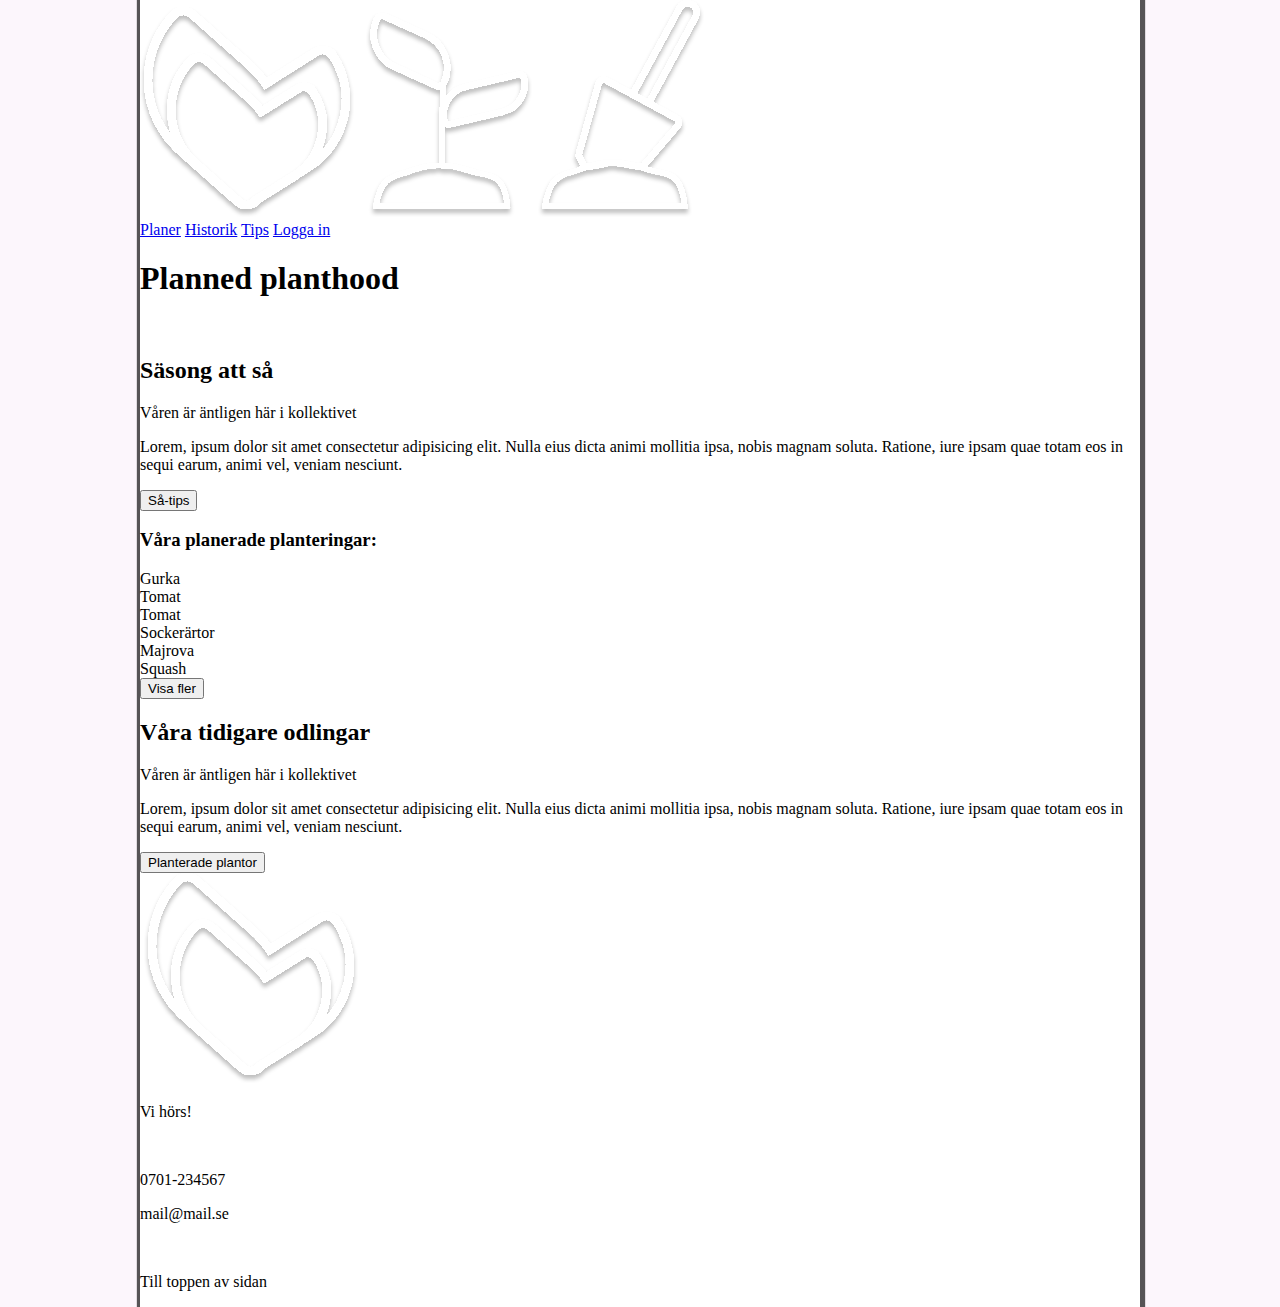
==== index.html @ 0f62d38e "started coding" ====
<!DOCTYPE html>
<html lang="en">
  <head>
    <meta charset="UTF-8" />
    <meta name="viewport" content="width=device-width, initial-scale=1.0" />
    <title>Planned Planthood</title>
    <link rel="stylesheet" href="index.css" />
  </head>
  <body>
    <div class="wrapper">
      <header>
        <img src="./assets/Logo.svg" alt="logo" class="img1" />
        <img src="./assets/seedling.svg" alt="seedling" class="img2" />
        <img src="./assets/dig.svg" alt="dig" class="img3" />
        <nav>
          <a href="#">Planer</a>
          <a href="#">Historik</a>
          <a href="#">Tips</a>
          <a href="#">Logga in</a>
        </nav>
      </header>
      <main>
        <h1>Planned planthood</h1>
        <section class="header-section"></section>
        <img src="" alt="" class="sawingSeeds" />
          <h2>Säsong att så</h2>
          <p>Våren är äntligen här i kollektivet</p>
          <p>
            Lorem, ipsum dolor sit amet consectetur adipisicing elit. Nulla eius
            dicta animi mollitia ipsa, nobis magnam soluta. Ratione, iure ipsam
            quae totam eos in sequi earum, animi vel, veniam nesciunt.
          </p>
          <button class="sawing-tips">Så-tips</button>
        </section>
        <br />
        <h3>Våra planerade planteringar:</h3>
        <section class="plantations">
          <article class="card1">Gurka</article>
          <article class="card2">Tomat</article>
          <article class="card3">Tomat</article>
          <article class="card4">Sockerärtor</article>
          <article class="card5">Majrova</article>
          <article class="card6">Squash</article>
        </section>
        <section class="show-more">
          <button class="show-more">Visa fler</button>
        </section>
        <section class="footer-section">
          <h2>Våra tidigare odlingar</h2>
          <p>Våren är äntligen här i kollektivet</p>
          <p>
            Lorem, ipsum dolor sit amet consectetur adipisicing elit. Nulla eius
            dicta animi mollitia ipsa, nobis magnam soluta. Ratione, iure ipsam
            quae totam eos in sequi earum, animi vel, veniam nesciunt.
          </p>
          <button class="planted-plants">Planterade plantor</button>
          <img src="" alt="" class="plant" />
        </section>
      </main>
      <footer>
        <img src="" alt="" class="handInGreen" />
        <img src="./assets/Logo.svg" alt="logo" class="img1" />
        <section class="black">
          <p>Vi hörs!</p>
          <img src="" alt="" class="phone" />
          <p>0701-234567</p>
          <p>mail@mail.se</p>
          <img src="" alt="" class="mail" />
        </section>
        <p>Till toppen av sidan</p>
      </footer>
    </div>
  </body>
</html>
---- index.css ----
body{
    margin: 0;
    background-color: #fcf6fc;
    display: flex;
    justify-content: center;
}
.wrapper{
    background-color: white;
    max-width: 1000px;
    box-shadow: 1px 1px 1px 4px rgba(0, 0, 0, 0.658);
}
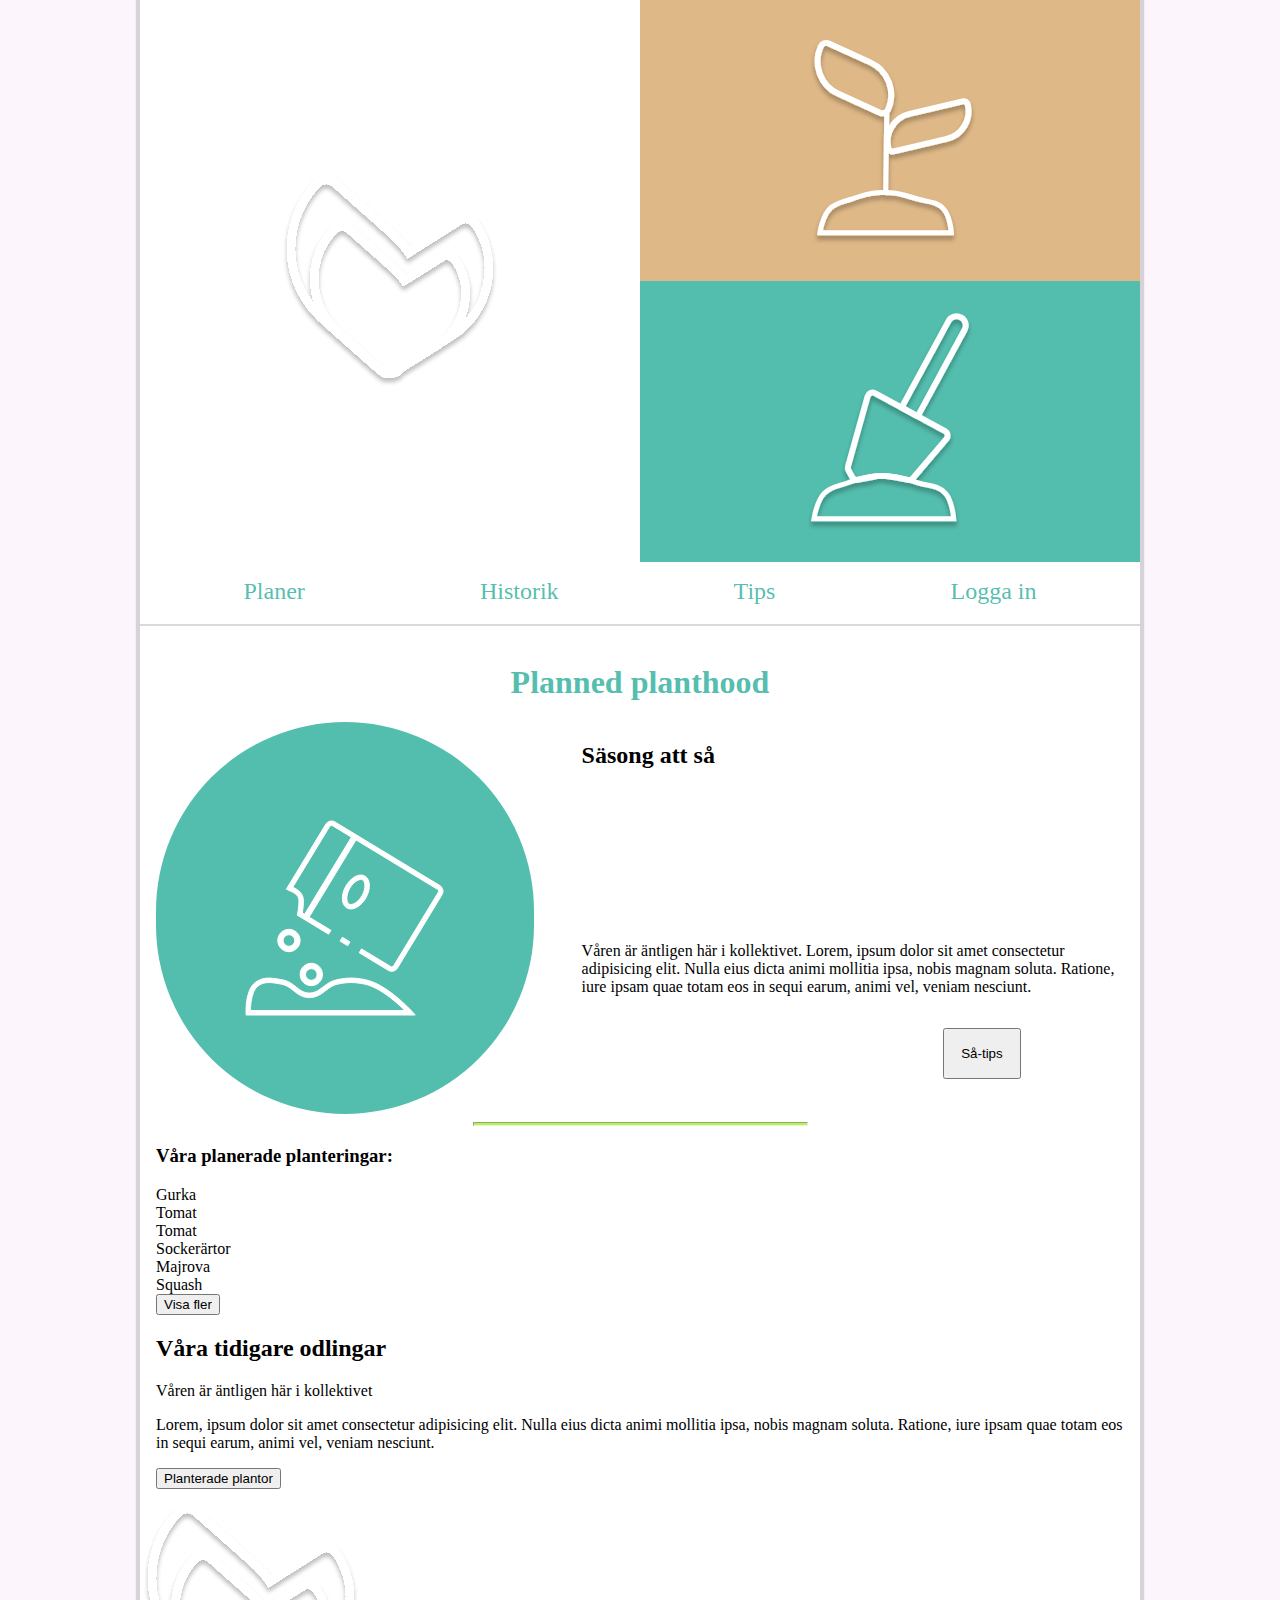
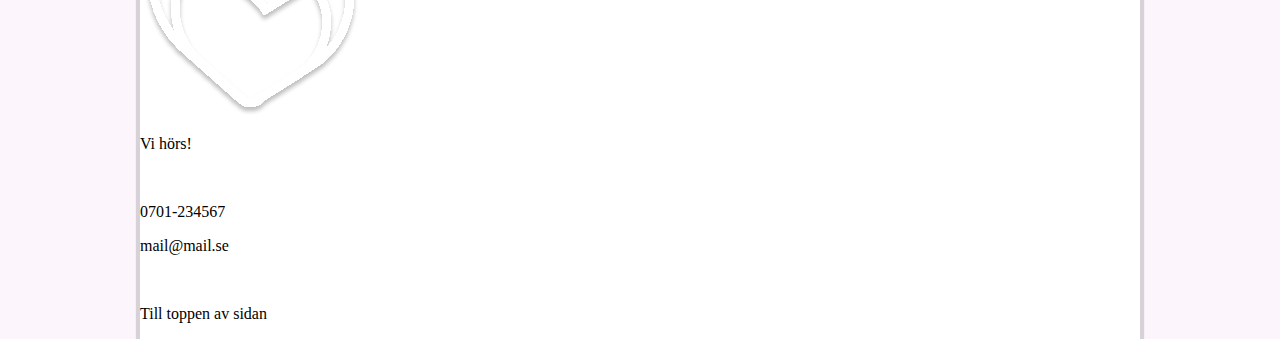
==== commit 6b70e03c: "started main header section on index-page" ====
--- a/index.html
+++ b/index.html
@@ -9,9 +9,15 @@
   <body>
     <div class="wrapper">
       <header>
-        <img src="./assets/Logo.svg" alt="logo" class="img1" />
-        <img src="./assets/seedling.svg" alt="seedling" class="img2" />
-        <img src="./assets/dig.svg" alt="dig" class="img3" />
+        <div class="img1">
+          <img src="./assets/Logo.svg" alt="logo" />
+        </div>
+        <div class="img2">
+          <img src="./assets/seedling.svg" alt="seedling" />
+        </div>
+        <div class="img3">
+          <img src="./assets/dig.svg" alt="dig" />
+        </div>
         <nav>
           <a href="#">Planer</a>
           <a href="#">Historik</a>
@@ -21,18 +27,19 @@
       </header>
       <main>
         <h1>Planned planthood</h1>
-        <section class="header-section"></section>
-        <img src="" alt="" class="sawingSeeds" />
+        <section class="header-section">
+          <div class="header-section-img">
+            <img src="./assets/Vectorseedpackage.svg" alt="seed package" />
+          </div>
           <h2>Säsong att så</h2>
-          <p>Våren är äntligen här i kollektivet</p>
-          <p>
+          <p>Våren är äntligen här i kollektivet. 
             Lorem, ipsum dolor sit amet consectetur adipisicing elit. Nulla eius
             dicta animi mollitia ipsa, nobis magnam soluta. Ratione, iure ipsam
             quae totam eos in sequi earum, animi vel, veniam nesciunt.
           </p>
           <button class="sawing-tips">Så-tips</button>
         </section>
-        <br />
+        <hr />
         <h3>Våra planerade planteringar:</h3>
         <section class="plantations">
           <article class="card1">Gurka</article>
--- a/index.css
+++ b/index.css
@@ -1,3 +1,8 @@
+:root{
+    --main-green:rgba(48, 176, 157, 0.829);
+    --main-border-color:rgba(0, 0, 0, 0.144);
+}
+
 body{
     margin: 0;
     background-color: #fcf6fc;
@@ -7,5 +12,94 @@
 .wrapper{
     background-color: white;
     max-width: 1000px;
-    box-shadow: 1px 1px 1px 4px rgba(0, 0, 0, 0.658);
-}+    box-shadow: 0px 0px 1px 4px var(--main-border-color);
+}
+header{
+    border-bottom: 2px solid var(--main-border-color);
+    display: grid;
+    grid-template-columns: repeat(2,1fr);
+    grid-template-rows: repeat(2,4.5fr) 1fr;
+    div{
+        padding: 2rem;
+        display: flex;
+        align-items: center;
+        justify-content: center;
+    }
+    .img1{
+        grid-row: 1/3;
+    }
+    .img2{
+        background-color: burlywood;
+    }
+    .img3{
+        background-color: var(--main-green);
+    }
+    nav{
+        grid-column: 1/3;
+
+        padding: 1rem;
+        display: flex;
+        justify-content: space-around;
+
+        a{
+            text-decoration: none;
+            color: var(--main-green);
+            font-size: 1.5rem;
+        }
+    }
+}
+main{
+    padding: 1rem;
+
+    h1{
+        color: var(--main-green);
+        text-align: center;
+        font-size: 2rem;
+    }
+
+    .header-section{
+        display: grid;
+        grid-template-columns: repeat(5,1fr);
+        grid-template-rows: repeat(4,1fr);
+        gap: 1rem;
+        .header-section-img{
+            background-color: var(--main-green);
+            border-radius: 999px;
+            
+            grid-column: 1/3;
+            grid-row: 1/5;
+
+            display: flex;
+            align-items: center;
+            justify-content: center;
+        }
+        h2, p, button{
+            grid-column: 3/6;
+            padding-left: 2rem;
+        }
+        h2{
+            grid-row: 1/3;
+            /* padding-top:5rem; */
+        }
+        button{
+            width: max-content;
+            height: max-content;
+            padding:1rem;
+            grid-column: 5/6;
+        }
+        
+    }
+}
+hr{
+    width: 333px;
+    height: 2px;
+    background-color: greenyellow;
+}
+
+
+
+
+/* TODO: MediaQueries
+h2: font-size 16?
+h3: 14px?
+p: 10px? */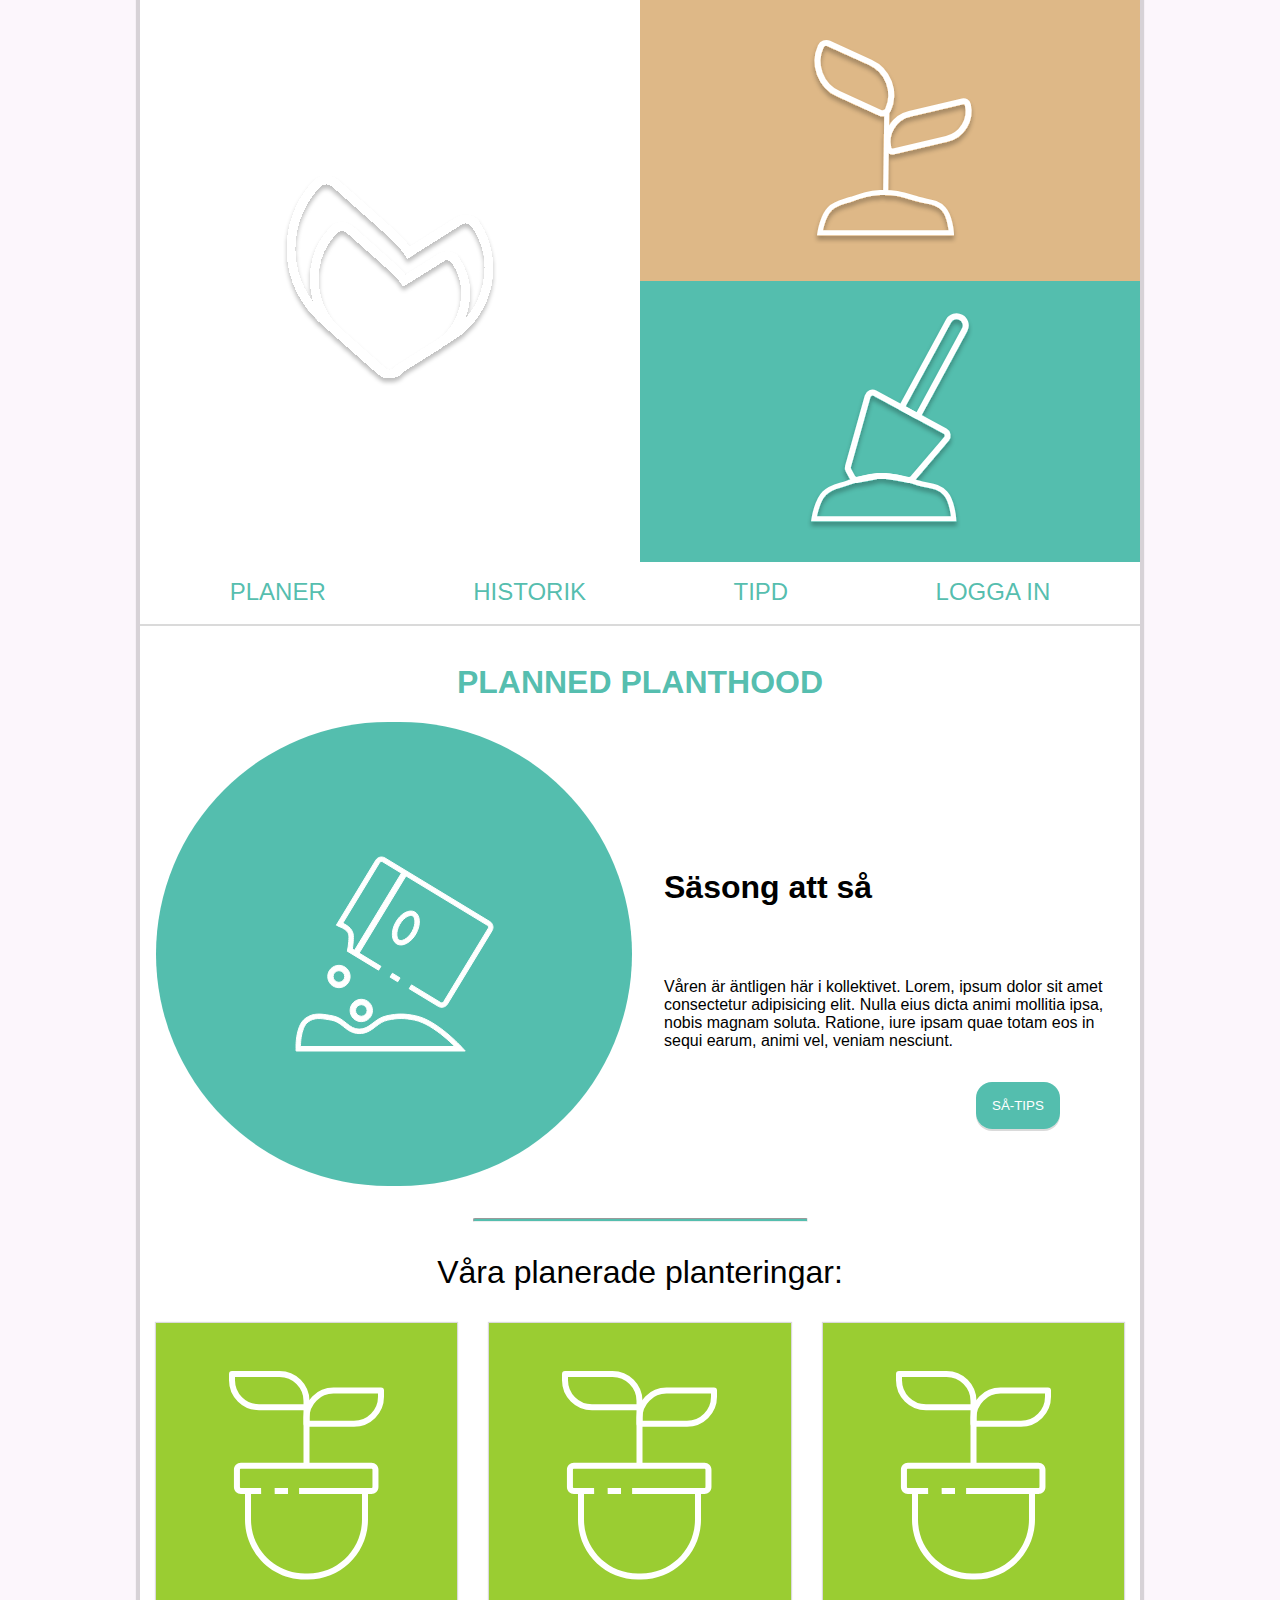
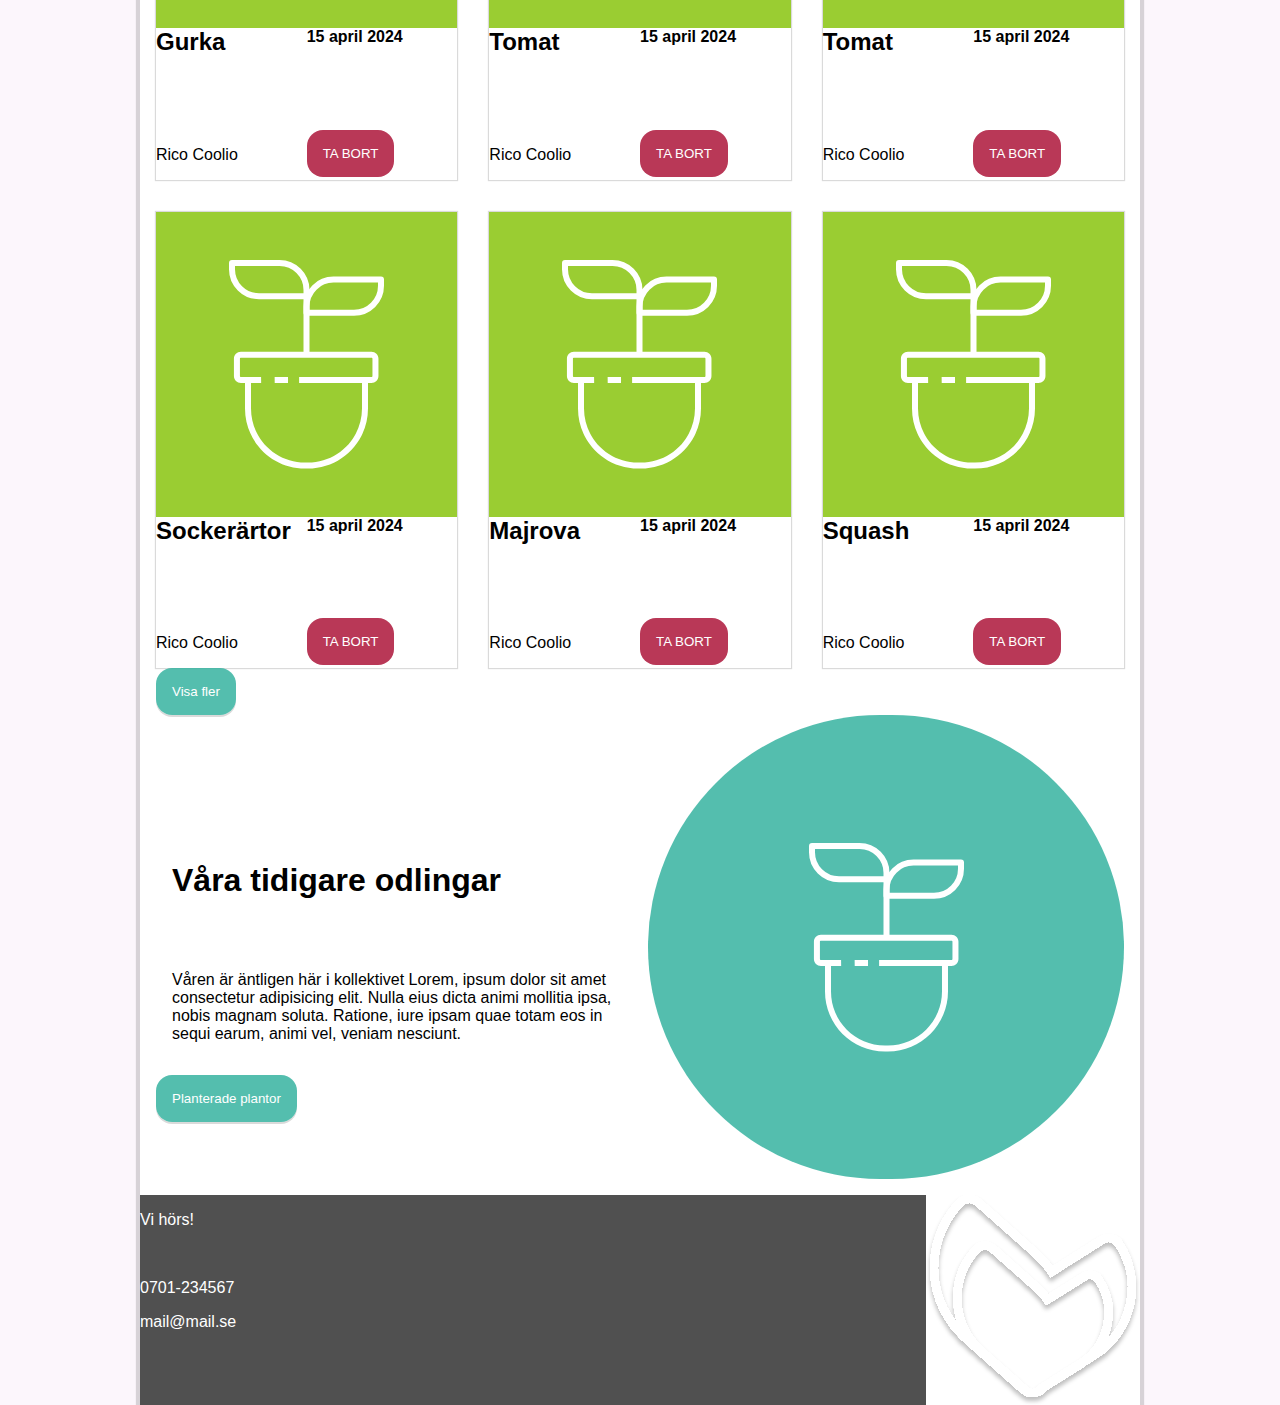
==== commit 7210e465: "started plant cards on main section" ====
--- a/index.html
+++ b/index.html
@@ -19,54 +19,99 @@
           <img src="./assets/dig.svg" alt="dig" />
         </div>
         <nav>
-          <a href="#">Planer</a>
-          <a href="#">Historik</a>
-          <a href="#">Tips</a>
-          <a href="#">Logga in</a>
+          <a href="#">PLANER</a>
+          <a href="#">HISTORIK</a>
+          <a href="#">TIPD</a>
+          <a href="#">LOGGA IN</a>
         </nav>
       </header>
       <main>
-        <h1>Planned planthood</h1>
+        <h1>PLANNED PLANTHOOD</h1>
         <section class="header-section">
-          <div class="header-section-img">
+          <div class="round-green-img">
             <img src="./assets/Vectorseedpackage.svg" alt="seed package" />
           </div>
-          <h2>Säsong att så</h2>
-          <p>Våren är äntligen här i kollektivet. 
-            Lorem, ipsum dolor sit amet consectetur adipisicing elit. Nulla eius
-            dicta animi mollitia ipsa, nobis magnam soluta. Ratione, iure ipsam
-            quae totam eos in sequi earum, animi vel, veniam nesciunt.
+          <div class="title">
+            <h2>Säsong att så</h2>
+          </div>
+          <p>
+            Våren är äntligen här i kollektivet. Lorem, ipsum dolor sit amet
+            consectetur adipisicing elit. Nulla eius dicta animi mollitia ipsa,
+            nobis magnam soluta. Ratione, iure ipsam quae totam eos in sequi
+            earum, animi vel, veniam nesciunt.
           </p>
-          <button class="sawing-tips">Så-tips</button>
+          <button class="btn-green">SÅ-TIPS</button>
         </section>
         <hr />
         <h3>Våra planerade planteringar:</h3>
         <section class="plantations">
-          <article class="card1">Gurka</article>
-          <article class="card2">Tomat</article>
-          <article class="card3">Tomat</article>
-          <article class="card4">Sockerärtor</article>
-          <article class="card5">Majrova</article>
-          <article class="card6">Squash</article>
+          <article class="card">
+            <div class="card-img">
+              <img src="./assets/plant.svg" alt="Gurka" />
+            </div>
+            <p class="plant">Gurka</p>
+            <time datetime="2024-04-15">15 april 2024</time>
+            <p class="owner">Rico Coolio</p>
+            <button class="btn-red">TA BORT</button>
+          </article>
+          <article class="card"><div class="card-img">
+            <img src="./assets/plant.svg" alt="Tomat" />
+          </div>
+          <p class="plant">Tomat</p>
+          <time datetime="2024-04-15">15 april 2024</time>
+          <p class="owner">Rico Coolio</p>
+          <button class="btn-red">TA BORT</button></article>
+          <article class="card"><div class="card-img">
+            <img src="./assets/plant.svg" alt="Tomat" />
+          </div>
+          <p class="plant">Tomat</p>
+          <time datetime="2024-04-15">15 april 2024</time>
+          <p class="owner">Rico Coolio</p>
+          <button class="btn-red">TA BORT</button></article>
+          <article class="card"><div class="card-img">
+            <img src="./assets/plant.svg" alt="Sockerärtor" />
+          </div>
+          <p class="plant">Sockerärtor</p>
+          <time datetime="2024-04-15">15 april 2024</time>
+          <p class="owner">Rico Coolio</p>
+          <button class="btn-red">TA BORT</button></article>
+          <article class="card"><div class="card-img">
+            <img src="./assets/plant.svg" alt="Majrova" />
+          </div>
+          <p class="plant">Majrova</p>
+          <time datetime="2024-04-15">15 april 2024</time>
+          <p class="owner">Rico Coolio</p>
+          <button class="btn-red">TA BORT</button></article>
+          <article class="card"><div class="card-img">
+            <img src="./assets/plant.svg" alt="Squash" />
+          </div>
+          <p class="plant">Squash</p>
+          <time datetime="2024-04-15">15 april 2024</time>
+          <p class="owner">Rico Coolio</p>
+          <button class="btn-red">TA BORT</button></article>
         </section>
         <section class="show-more">
-          <button class="show-more">Visa fler</button>
+          <button class="btn-green">Visa fler</button>
         </section>
         <section class="footer-section">
-          <h2>Våra tidigare odlingar</h2>
-          <p>Våren är äntligen här i kollektivet</p>
+          <div class="title">
+            <h2>Våra tidigare odlingar</h2>
+          </div>
           <p>
-            Lorem, ipsum dolor sit amet consectetur adipisicing elit. Nulla eius
-            dicta animi mollitia ipsa, nobis magnam soluta. Ratione, iure ipsam
-            quae totam eos in sequi earum, animi vel, veniam nesciunt.
+            Våren är äntligen här i kollektivet Lorem, ipsum dolor sit amet
+            consectetur adipisicing elit. Nulla eius dicta animi mollitia ipsa,
+            nobis magnam soluta. Ratione, iure ipsam quae totam eos in sequi
+            earum, animi vel, veniam nesciunt.
           </p>
-          <button class="planted-plants">Planterade plantor</button>
-          <img src="" alt="" class="plant" />
+          <button class="btn-green">Planterade plantor</button>
+          <div class="round-green-img">
+            <img src="./assets/plant.svg" alt="plant" />
+          </div>
         </section>
       </main>
       <footer>
-        <img src="" alt="" class="handInGreen" />
-        <img src="./assets/Logo.svg" alt="logo" class="img1" />
+        <!-- <img src="" alt="" class="handInGreen" /> -->
+
         <section class="black">
           <p>Vi hörs!</p>
           <img src="" alt="" class="phone" />
@@ -74,7 +119,8 @@
           <p>mail@mail.se</p>
           <img src="" alt="" class="mail" />
         </section>
-        <p>Till toppen av sidan</p>
+        <img src="./assets/Logo.svg" alt="logo" />
+        <!-- <p>Till toppen av sidan</p> -->
       </footer>
     </div>
   </body>
--- a/index.css
+++ b/index.css
@@ -1,105 +1,204 @@
-:root{
-    --main-green:rgba(48, 176, 157, 0.829);
-    --main-border-color:rgba(0, 0, 0, 0.144);
-}
-
-body{
-    margin: 0;
-    background-color: #fcf6fc;
+:root {
+  --main-green: rgba(48, 176, 157, 0.829);
+  --main-border-color: rgba(0, 0, 0, 0.144);
+  --main-red: #b93857;
+}
+
+body {
+  margin: 0;
+  background-color: #fcf6fc;
+  font-family: sans-serif;
+  display: flex;
+  justify-content: center;
+}
+.wrapper {
+  background-color: white;
+  max-width: 1000px;
+  box-shadow: 0px 0px 1px 4px var(--main-border-color);
+}
+header {
+  border-bottom: 2px solid var(--main-border-color);
+  display: grid;
+  grid-template-columns: repeat(2, 1fr);
+  grid-template-rows: repeat(2, 4.5fr) 1fr;
+  div {
+    padding: 2rem;
     display: flex;
+    align-items: center;
     justify-content: center;
-}
-.wrapper{
-    background-color: white;
-    max-width: 1000px;
-    box-shadow: 0px 0px 1px 4px var(--main-border-color);
-}
-header{
-    border-bottom: 2px solid var(--main-border-color);
-    display: grid;
-    grid-template-columns: repeat(2,1fr);
-    grid-template-rows: repeat(2,4.5fr) 1fr;
-    div{
-        padding: 2rem;
-        display: flex;
-        align-items: center;
-        justify-content: center;
-    }
-    .img1{
-        grid-row: 1/3;
-    }
-    .img2{
-        background-color: burlywood;
-    }
-    .img3{
-        background-color: var(--main-green);
-    }
-    nav{
-        grid-column: 1/3;
-
-        padding: 1rem;
-        display: flex;
-        justify-content: space-around;
-
-        a{
-            text-decoration: none;
-            color: var(--main-green);
-            font-size: 1.5rem;
-        }
-    }
-}
-main{
+  }
+  .img1 {
+    grid-row: 1/3;
+  }
+  .img2 {
+    background-color: burlywood;
+  }
+  .img3 {
+    background-color: var(--main-green);
+  }
+  nav {
+    grid-column: 1/3;
+
     padding: 1rem;
-
-    h1{
-        color: var(--main-green);
-        text-align: center;
-        font-size: 2rem;
-    }
-
-    .header-section{
-        display: grid;
-        grid-template-columns: repeat(5,1fr);
-        grid-template-rows: repeat(4,1fr);
-        gap: 1rem;
-        .header-section-img{
-            background-color: var(--main-green);
-            border-radius: 999px;
-            
-            grid-column: 1/3;
-            grid-row: 1/5;
-
-            display: flex;
-            align-items: center;
-            justify-content: center;
-        }
-        h2, p, button{
-            grid-column: 3/6;
-            padding-left: 2rem;
-        }
-        h2{
-            grid-row: 1/3;
-            /* padding-top:5rem; */
-        }
-        button{
-            width: max-content;
-            height: max-content;
-            padding:1rem;
-            grid-column: 5/6;
-        }
-        
-    }
-}
-hr{
+    display: flex;
+    justify-content: space-around;
+
+    a {
+      text-decoration: none;
+      color: var(--main-green);
+      font-size: 1.5rem;
+    }
+  }
+}
+main {
+  padding: 1rem;
+
+  h1 {
+    color: var(--main-green);
+    text-align: center;
+    font-size: 2rem;
+  }
+
+  .header-section {
+    display: grid;
+    grid-template-columns: repeat(6, 1fr);
+    grid-template-rows: repeat(4, 1fr);
+    gap: 1rem;
+    .round-green-img {
+      grid-column: 1/4;
+      grid-row: 1/5;
+    }
+    div.title,
+    p {
+      grid-column: 4/7;
+      padding-left: 1rem;
+    }
+    div.title {
+      grid-row: 2/3;
+      /* display: flex;
+            flex-direction: column;
+            justify-content: flex-end; */
+    }
+    p {
+      grid-row: 3/4;
+    }
+    button {
+      grid-column: 6/7;
+      grid-row: 4/5;
+    }
+  }
+  h2 {
+    font-size: 2rem;
+  }
+  .round-green-img {
+    background-color: var(--main-green);
+    border-radius: 999px;
+
+    display: flex;
+    align-items: center;
+    justify-content: center;
+  }
+  button.btn-green {
+    width: max-content;
+    height: max-content;
+    padding: 1rem;
+    background-color: var(--main-green);
+    color: white;
+    border: none;
+    border-radius: 1rem;
+    box-shadow: 0 2px var(--main-border-color);
+  }
+  hr {
+    background-color: var(--main-green);
     width: 333px;
-    height: 2px;
-    background-color: greenyellow;
-}
-
-
-
+    height: 0.1rem;
+    border-radius: 1rem;
+    margin: 2rem auto;
+  }
+  .plantations {
+    display: grid;
+    grid-template-columns: repeat(3, 1fr);
+    gap:2rem;
+  }
+  h3 {
+    text-align: center;
+    font-size: 2rem;
+    font-weight: normal;
+  }
+
+  .footer-section {
+    display: grid;
+    grid-template-columns: repeat(6, 1fr);
+    grid-template-rows: repeat(4, 1fr);
+    gap: 1rem;
+    .round-green-img {
+      grid-column: 4/7;
+      grid-row: 1/5;
+    }
+    div.title,
+    p {
+      grid-column: 1/4;
+      padding-left: 1rem;
+    }
+    div.title {
+      grid-row: 2/3;
+      /* display: flex;
+            flex-direction: column;
+            justify-content: flex-end; */
+    }
+    p {
+      grid-row: 3/4;
+    }
+    button {
+      grid-column: 1/2;
+      grid-row: 4/5;
+    }
+  }
+  article.card {
+    box-shadow: 0px 0px 1px 1px var(--main-border-color);;
+    display: grid;
+    grid-template-columns: 1fr 1fr;
+    grid-template-rows: 6fr 2fr;
+    /* gap: 2rem; */
+
+    div.card-img {
+      grid-column: 1/3;
+      background-color: yellowgreen;
+      padding: 3rem;
+      display: flex;
+      justify-content: center;
+    }
+    p.plant {
+      font-weight: bold;
+      font-size: 1.5rem;
+      margin: 0;
+    }
+    time {
+      font-weight: bold;
+    }
+    button.btn-red {
+      width: max-content;
+      height: max-content;
+      padding: 1rem;
+      background-color: var(--main-red);
+      color: white;
+      border: none;
+      border-radius: 1rem;
+    }
+  }
+}
+footer {
+  display: flex;
+  justify-content: space-around;
+
+  section.black {
+    background-color: rgba(0, 0, 0, 0.687);
+    color: white;
+    width: 100%;
+  }
+}
 
 /* TODO: MediaQueries
 h2: font-size 16?
 h3: 14px?
-p: 10px? */+p: 10px? */
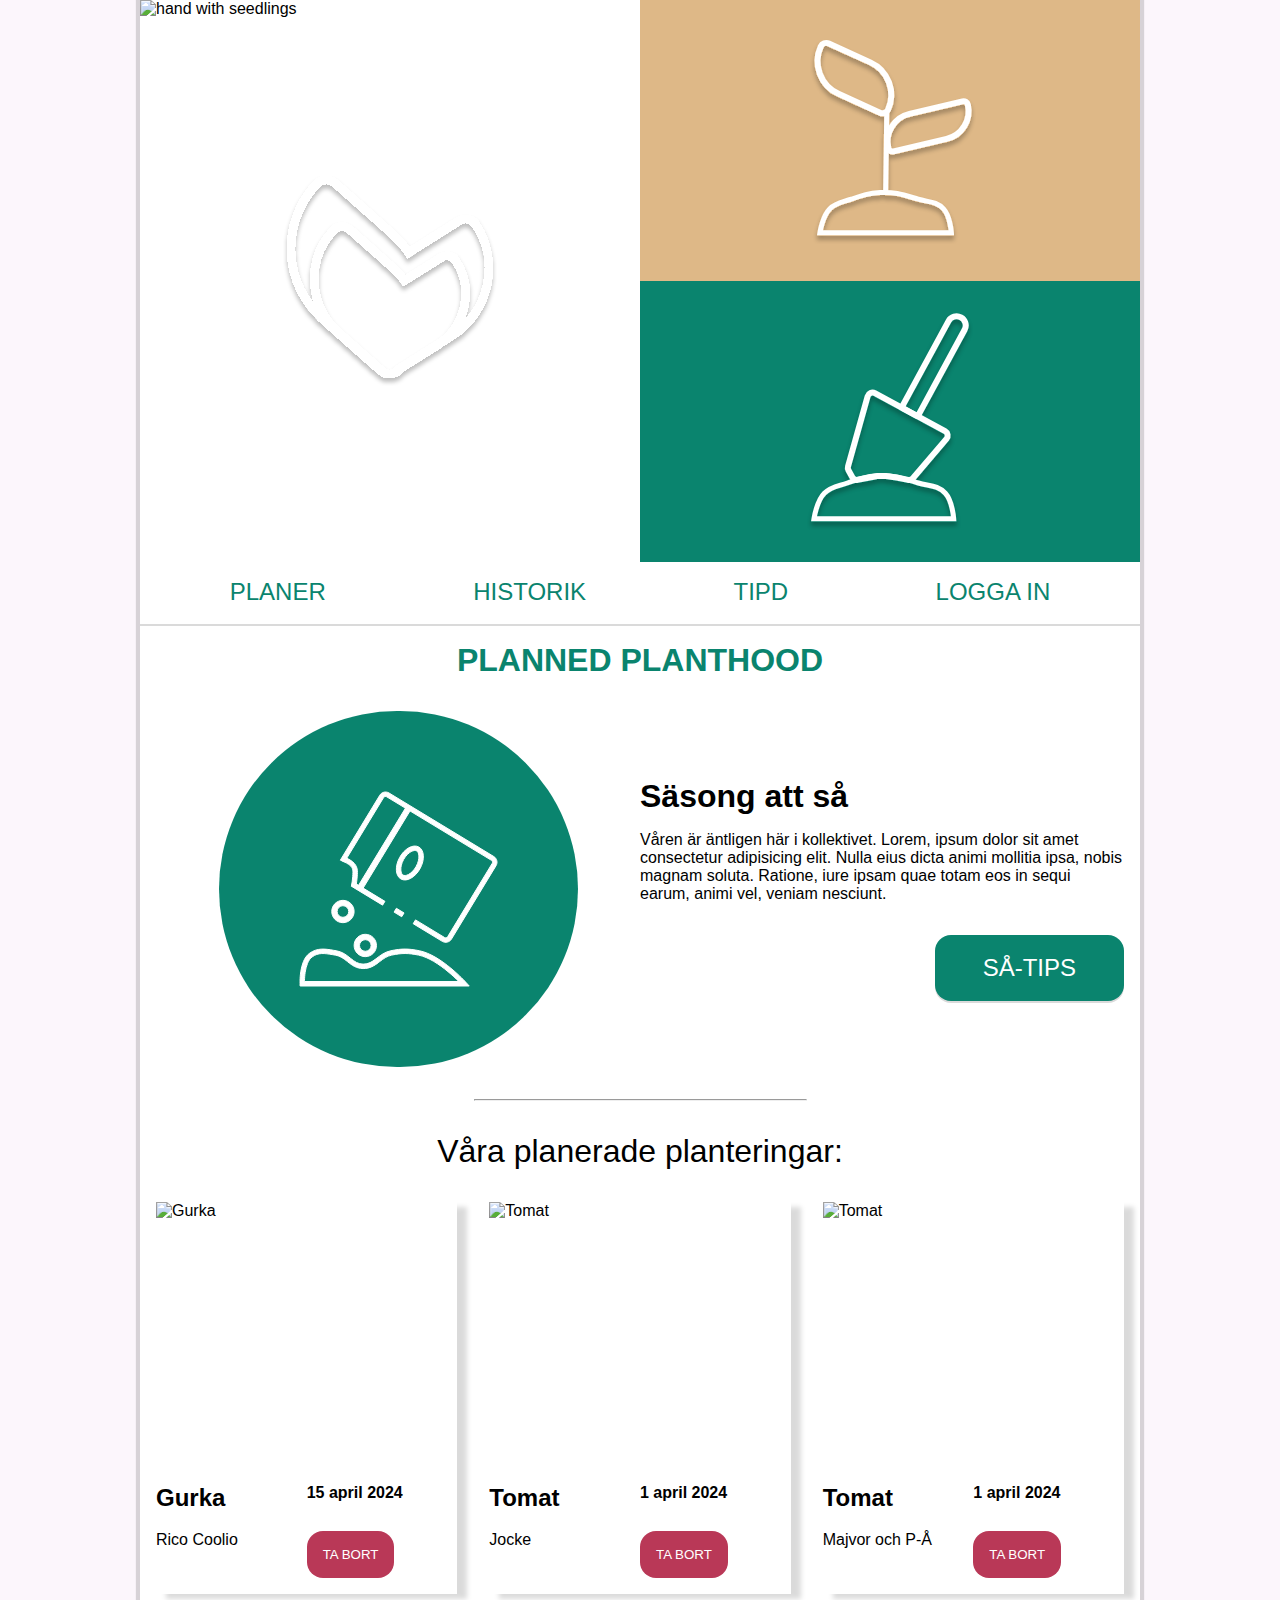
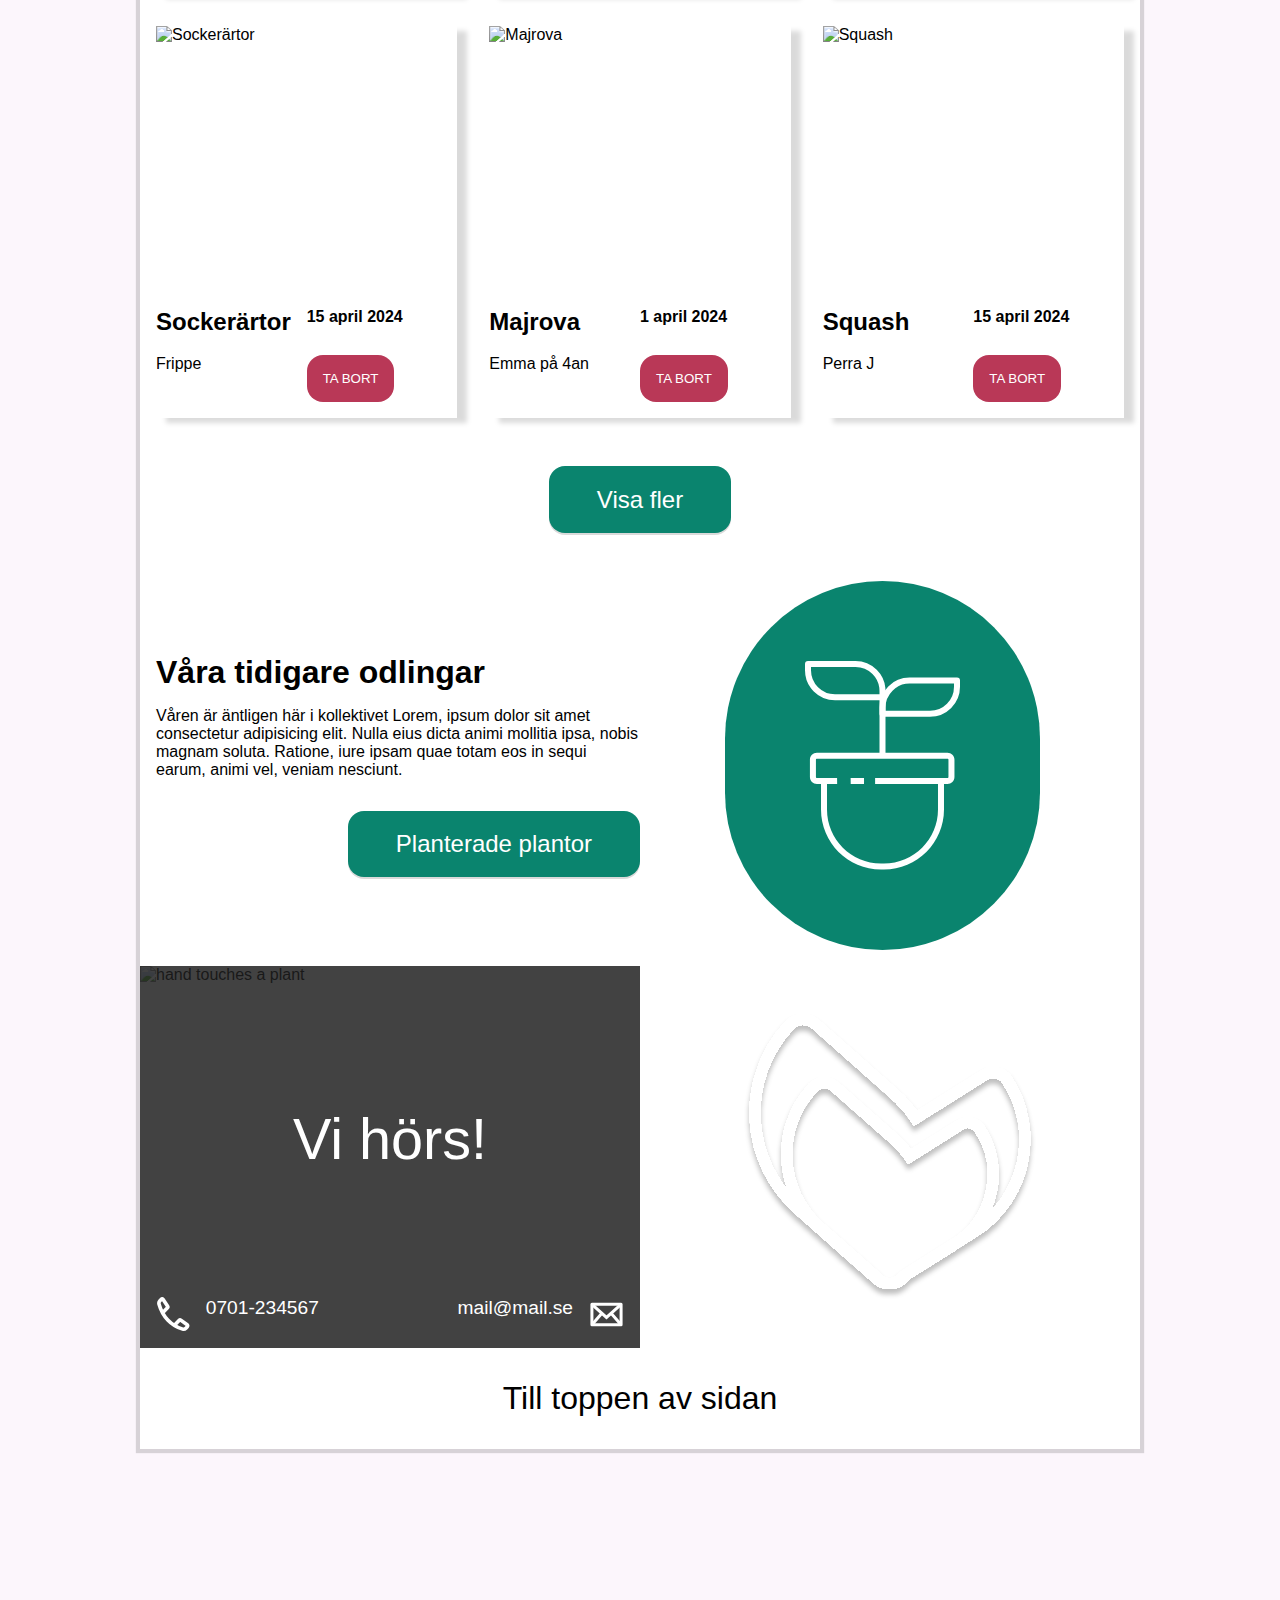
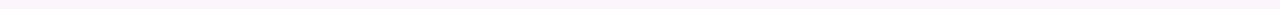
==== commit 94cfeccf: "index page almost OK" ====
--- a/index.html
+++ b/index.html
@@ -10,7 +10,12 @@
     <div class="wrapper">
       <header>
         <div class="img1">
-          <img src="./assets/Logo.svg" alt="logo" />
+          <img
+            src="https://images.unsplash.com/photo-1615671524701-9c3dde8fdaa0?q=80&w=2000&auto=format&fit=crop&ixlib=rb-4.0.3&ixid=M3wxMjA3fDB8MHxwaG90by1wYWdlfHx8fGVufDB8fHx8fA%3D%3D"
+            alt="hand with seedlings"
+            class="img1-img"
+          />
+          <img src="./assets/Logo.svg" alt="logo" class="img1-svn" />
         </div>
         <div class="img2">
           <img src="./assets/seedling.svg" alt="seedling" />
@@ -27,100 +32,156 @@
       </header>
       <main>
         <h1>PLANNED PLANTHOOD</h1>
-        <section class="header-section">
+        <section class="green-round-and-text-section">
           <div class="round-green-img">
             <img src="./assets/Vectorseedpackage.svg" alt="seed package" />
           </div>
-          <div class="title">
+          <div class="text-section">
             <h2>Säsong att så</h2>
+            <p>
+              Våren är äntligen här i kollektivet. Lorem, ipsum dolor sit amet
+              consectetur adipisicing elit. Nulla eius dicta animi mollitia
+              ipsa, nobis magnam soluta. Ratione, iure ipsam quae totam eos in
+              sequi earum, animi vel, veniam nesciunt.
+            </p>
+            <button class="btn-green">SÅ-TIPS</button>
           </div>
-          <p>
-            Våren är äntligen här i kollektivet. Lorem, ipsum dolor sit amet
-            consectetur adipisicing elit. Nulla eius dicta animi mollitia ipsa,
-            nobis magnam soluta. Ratione, iure ipsam quae totam eos in sequi
-            earum, animi vel, veniam nesciunt.
-          </p>
-          <button class="btn-green">SÅ-TIPS</button>
         </section>
         <hr />
         <h3>Våra planerade planteringar:</h3>
         <section class="plantations">
           <article class="card">
             <div class="card-img">
-              <img src="./assets/plant.svg" alt="Gurka" />
+              <img
+                src="https://images.unsplash.com/photo-1518568403628-df55701ade9e?q=80&w=2940&auto=format&fit=crop&ixlib=rb-4.0.3&ixid=M3wxMjA3fDB8MHxwaG90by1wYWdlfHx8fGVufDB8fHx8fA%3D%3D"
+                alt="Gurka"
+                class="plant-img"
+              />
+              <img src="./assets/plant.svg" alt="plant" class="svg-img" />
             </div>
             <p class="plant">Gurka</p>
             <time datetime="2024-04-15">15 april 2024</time>
             <p class="owner">Rico Coolio</p>
             <button class="btn-red">TA BORT</button>
           </article>
-          <article class="card"><div class="card-img">
-            <img src="./assets/plant.svg" alt="Tomat" />
-          </div>
-          <p class="plant">Tomat</p>
-          <time datetime="2024-04-15">15 april 2024</time>
-          <p class="owner">Rico Coolio</p>
-          <button class="btn-red">TA BORT</button></article>
-          <article class="card"><div class="card-img">
-            <img src="./assets/plant.svg" alt="Tomat" />
-          </div>
-          <p class="plant">Tomat</p>
-          <time datetime="2024-04-15">15 april 2024</time>
-          <p class="owner">Rico Coolio</p>
-          <button class="btn-red">TA BORT</button></article>
-          <article class="card"><div class="card-img">
-            <img src="./assets/plant.svg" alt="Sockerärtor" />
-          </div>
-          <p class="plant">Sockerärtor</p>
-          <time datetime="2024-04-15">15 april 2024</time>
-          <p class="owner">Rico Coolio</p>
-          <button class="btn-red">TA BORT</button></article>
-          <article class="card"><div class="card-img">
-            <img src="./assets/plant.svg" alt="Majrova" />
-          </div>
-          <p class="plant">Majrova</p>
-          <time datetime="2024-04-15">15 april 2024</time>
-          <p class="owner">Rico Coolio</p>
-          <button class="btn-red">TA BORT</button></article>
-          <article class="card"><div class="card-img">
-            <img src="./assets/plant.svg" alt="Squash" />
-          </div>
-          <p class="plant">Squash</p>
-          <time datetime="2024-04-15">15 april 2024</time>
-          <p class="owner">Rico Coolio</p>
-          <button class="btn-red">TA BORT</button></article>
+          <article class="card">
+            <div class="card-img">
+              <img
+                src="https://images.unsplash.com/photo-1596199050105-6d5d32222916?q=80&w=2639&auto=format&fit=crop&ixlib=rb-4.0.3&ixid=M3wxMjA3fDB8MHxwaG90by1wYWdlfHx8fGVufDB8fHx8fA%3D%3D"
+                alt="Tomat"
+                class="plant-img"
+              />
+              <img src="./assets/plant.svg" alt="plant" class="svg-img" />
+            </div>
+            <p class="plant">Tomat</p>
+            <time datetime="2024-04-01">1 april 2024</time>
+            <p class="owner">Jocke</p>
+            <button class="btn-red">TA BORT</button>
+          </article>
+          <article class="card">
+            <div class="card-img">
+              <img
+                src="https://images.unsplash.com/photo-1565698228480-eec300c9679b?q=80&w=2806&auto=format&fit=crop&ixlib=rb-4.0.3&ixid=M3wxMjA3fDB8MHxwaG90by1wYWdlfHx8fGVufDB8fHx8fA%3D%3D"
+                alt="Tomat"
+                class="plant-img"
+              />
+              <img src="./assets/plant.svg" alt="plant" class="svg-img" />
+            </div>
+            <p class="plant">Tomat</p>
+            <time datetime="2024-04-01">1 april 2024</time>
+            <p class="owner">Majvor och P-Å</p>
+            <button class="btn-red">TA BORT</button>
+          </article>
+          <article class="card">
+            <div class="card-img">
+              <img
+                src="https://images.unsplash.com/photo-1687878269804-63e8b50e3ddc?q=80&w=2940&auto=format&fit=crop&ixlib=rb-4.0.3&ixid=M3wxMjA3fDB8MHxwaG90by1wYWdlfHx8fGVufDB8fHx8fA%3D%3D"
+                alt="Sockerärtor"
+                class="plant-img"
+              />
+              <img src="./assets/plant.svg" alt="plant" class="svg-img" />
+            </div>
+            <p class="plant">Sockerärtor</p>
+            <time datetime="2024-04-15">15 april 2024</time>
+            <p class="owner">Frippe</p>
+            <button class="btn-red">TA BORT</button>
+          </article>
+          <article class="card">
+            <div class="card-img">
+              <img
+                src="https://images.unsplash.com/photo-1555447740-03e40562af94?q=80&w=2787&auto=format&fit=crop&ixlib=rb-4.0.3&ixid=M3wxMjA3fDB8MHxwaG90by1wYWdlfHx8fGVufDB8fHx8fA%3D%3D"
+                alt="Majrova"
+                class="plant-img"
+              />
+              <img src="./assets/plant.svg" alt="plant" class="svg-img" />
+            </div>
+            <p class="plant">Majrova</p>
+            <time datetime="2024-04-01">1 april 2024</time>
+            <p class="owner">Emma på 4an</p>
+            <button class="btn-red">TA BORT</button>
+          </article>
+          <article class="card">
+            <div class="card-img">
+              <img
+                src="https://images.unsplash.com/photo-1627989230968-d0b8e2d1a398?q=80&w=2962&auto=format&fit=crop&ixlib=rb-4.0.3&ixid=M3wxMjA3fDB8MHxwaG90by1wYWdlfHx8fGVufDB8fHx8fA%3D%3D"
+                alt="Squash"
+                class="plant-img"
+              />
+              <img src="./assets/plant.svg" alt="plant" class="svg-img" />
+            </div>
+            <p class="plant">Squash</p>
+            <time datetime="2024-04-15">15 april 2024</time>
+            <p class="owner">Perra J</p>
+            <button class="btn-red">TA BORT</button>
+          </article>
         </section>
         <section class="show-more">
           <button class="btn-green">Visa fler</button>
         </section>
-        <section class="footer-section">
-          <div class="title">
+        <section class="green-round-and-text-section">
+          <div class="text-section">
             <h2>Våra tidigare odlingar</h2>
+            <p>
+              Våren är äntligen här i kollektivet Lorem, ipsum dolor sit amet
+              consectetur adipisicing elit. Nulla eius dicta animi mollitia
+              ipsa, nobis magnam soluta. Ratione, iure ipsam quae totam eos in
+              sequi earum, animi vel, veniam nesciunt.
+            </p>
+            <button class="btn-green">Planterade plantor</button>
           </div>
-          <p>
-            Våren är äntligen här i kollektivet Lorem, ipsum dolor sit amet
-            consectetur adipisicing elit. Nulla eius dicta animi mollitia ipsa,
-            nobis magnam soluta. Ratione, iure ipsam quae totam eos in sequi
-            earum, animi vel, veniam nesciunt.
-          </p>
-          <button class="btn-green">Planterade plantor</button>
           <div class="round-green-img">
             <img src="./assets/plant.svg" alt="plant" />
           </div>
         </section>
       </main>
       <footer>
-        <!-- <img src="" alt="" class="handInGreen" /> -->
+        <div class="footer-text-on-img">
+          <img
+            src="https://images.unsplash.com/photo-1586281010691-f9da4be5b1f7?q=80&w=2787&auto=format&fit=crop&ixlib=rb-4.0.3&ixid=M3wxMjA3fDB8MHxwaG90by1wYWdlfHx8fGVufDB8fHx8fA%3D%3D"
+            alt="hand touches a plant"
+            class="footer-img"
+          />
 
-        <section class="black">
-          <p>Vi hörs!</p>
-          <img src="" alt="" class="phone" />
-          <p>0701-234567</p>
-          <p>mail@mail.se</p>
-          <img src="" alt="" class="mail" />
-        </section>
-        <img src="./assets/Logo.svg" alt="logo" />
-        <!-- <p>Till toppen av sidan</p> -->
+          <section class="over-footer-img">
+            <div class="left">
+              <div class="see-you">
+                <p>Vi hörs!</p>
+              </div>
+              <div class="phone">
+                <img src="./assets/telephone.svg" alt="telephone" class="phone" />
+                <p>0701-234567</p>
+              </div>
+              <div class="mail">
+                <p>mail@mail.se</p>
+                <img src="./assets/envelope.svg" alt="envelope" class="mail" />
+              </div>
+            </div>
+            <div class="right">
+              <img src="./assets/Logo.svg" alt="logo" />
+            </div>
+          </section>
+        </div>
+        <p class="toTop">Till toppen av sidan</p>
       </footer>
     </div>
   </body>
--- a/index.css
+++ b/index.css
@@ -1,13 +1,18 @@
 :root {
-  --main-green: rgba(48, 176, 157, 0.829);
+  --main-green: #0a846e;
   --main-border-color: rgba(0, 0, 0, 0.144);
   --main-red: #b93857;
 }
-
+* {
+  margin: 0;
+  box-sizing: border-box;
+}
 body {
   margin: 0;
   background-color: #fcf6fc;
   font-family: sans-serif;
+  padding-bottom: 10rem;
+
   display: flex;
   justify-content: center;
 }
@@ -28,7 +33,20 @@
     justify-content: center;
   }
   .img1 {
+    width: 100%;
+    height: 100%;
     grid-row: 1/3;
+
+    position: relative;
+    img.img1-img {
+      position: absolute;
+      top: 0;
+      width: 100%;
+      height: 100%;
+    }
+    img.img1-svn {
+      position: absolute;
+    }
   }
   .img2 {
     background-color: burlywood;
@@ -57,40 +75,34 @@
     color: var(--main-green);
     text-align: center;
     font-size: 2rem;
-  }
-
-  .header-section {
+    padding-bottom: 2rem;
+  }
+
+  .green-round-and-text-section {
     display: grid;
-    grid-template-columns: repeat(6, 1fr);
-    grid-template-rows: repeat(4, 1fr);
-    gap: 1rem;
+    grid-template-columns: repeat(2, 1fr);
     .round-green-img {
-      grid-column: 1/4;
-      grid-row: 1/5;
-    }
-    div.title,
+      margin: 0 auto 0 auto;
+    }
+    div.text-section {
+      display: flex;
+      flex-direction: column;
+      justify-content: center;
+    }
     p {
-      grid-column: 4/7;
-      padding-left: 1rem;
-    }
-    div.title {
-      grid-row: 2/3;
-      /* display: flex;
-            flex-direction: column;
-            justify-content: flex-end; */
-    }
-    p {
-      grid-row: 3/4;
+      margin: 1rem auto 2rem 0;
     }
     button {
-      grid-column: 6/7;
-      grid-row: 4/5;
+      align-self: end;
     }
   }
   h2 {
     font-size: 2rem;
   }
   .round-green-img {
+    /* max-width: min-content; */
+    /* max-height: min-content; */
+    padding: 5rem;
     background-color: var(--main-green);
     border-radius: 999px;
 
@@ -101,9 +113,10 @@
   button.btn-green {
     width: max-content;
     height: max-content;
-    padding: 1rem;
+    padding: 1.2rem 3rem;
     background-color: var(--main-green);
     color: white;
+    font-size: 1.5rem;
     border: none;
     border-radius: 1rem;
     box-shadow: 0 2px var(--main-border-color);
@@ -115,58 +128,41 @@
     border-radius: 1rem;
     margin: 2rem auto;
   }
+  h3 {
+    text-align: center;
+    font-size: 2rem;
+    font-weight: normal;
+    padding-bottom: 2rem;
+  }
   .plantations {
     display: grid;
     grid-template-columns: repeat(3, 1fr);
-    gap:2rem;
-  }
-  h3 {
-    text-align: center;
-    font-size: 2rem;
-    font-weight: normal;
-  }
-
-  .footer-section {
-    display: grid;
-    grid-template-columns: repeat(6, 1fr);
-    grid-template-rows: repeat(4, 1fr);
-    gap: 1rem;
-    .round-green-img {
-      grid-column: 4/7;
-      grid-row: 1/5;
-    }
-    div.title,
-    p {
-      grid-column: 1/4;
-      padding-left: 1rem;
-    }
-    div.title {
-      grid-row: 2/3;
-      /* display: flex;
-            flex-direction: column;
-            justify-content: flex-end; */
-    }
-    p {
-      grid-row: 3/4;
-    }
-    button {
-      grid-column: 1/2;
-      grid-row: 4/5;
-    }
+    gap: 2rem;
   }
   article.card {
-    box-shadow: 0px 0px 1px 1px var(--main-border-color);;
+    box-shadow: 10px 5px 5px var(--main-border-color);
+    padding-bottom: 1rem;
+
     display: grid;
     grid-template-columns: 1fr 1fr;
-    grid-template-rows: 6fr 2fr;
-    /* gap: 2rem; */
+    grid-template-rows: 6fr 1fr 1fr;
 
     div.card-img {
       grid-column: 1/3;
-      background-color: yellowgreen;
+
+      position: relative;
       padding: 3rem;
       display: flex;
       justify-content: center;
+      img.plant-img {
+        height: 100%;
+        width: 100%;
+        position: absolute;
+        top: 0;
+      }
+      img.svg-img {
+        position: absolute;
+      }
     }
     p.plant {
       font-weight: bold;
@@ -186,8 +182,80 @@
       border-radius: 1rem;
     }
   }
+  section.show-more {
+    padding: 3rem;
+
+    display: flex;
+    justify-content: center;
+  }
 }
 footer {
+  div.footer-text-on-img {
+    position: relative;
+    img.footer-img {
+      width: 100%;
+      height: 100%;
+      position: absolute;
+      top: 0;
+    }
+    section.over-footer-img {
+      /* position: absolute; */
+      display: grid;
+      grid-template-columns: 1fr 1fr;
+      div.left {
+        z-index: 1;
+
+        background-color: #1e1e1ed6;
+        color: white;
+        font-size: 1.2rem;
+        padding: 1rem;
+       
+        display: grid;
+        grid-template-columns: 1fr 1fr;
+        grid-template-rows: 9fr 1fr;
+        div.see-you {
+          grid-column: span 2;
+
+          display: flex;
+          flex-direction: column;
+          justify-content: center;
+          align-items: center;
+
+          font-size: 3em;
+        }
+        div.phone{
+            display: flex;
+            justify-content: flex-start;
+            img{
+                padding-right: 1rem;
+            }
+        }
+        div.mail{
+            display: flex;
+            justify-content: flex-end;
+            img{
+                padding-left: 1rem;
+            }
+        }
+      }
+      div.right {
+        z-index: 1;
+        padding: 3rem;
+        display: flex;
+        justify-content: center;
+      }
+    }
+  }
+  p.toTop {
+    display: flex;
+    justify-content: center;
+
+    font-size: 2rem;
+    padding: 2rem;
+  }
+}
+
+/* footer {
   display: flex;
   justify-content: space-around;
 
@@ -196,7 +264,7 @@
     color: white;
     width: 100%;
   }
-}
+} */
 
 /* TODO: MediaQueries
 h2: font-size 16?
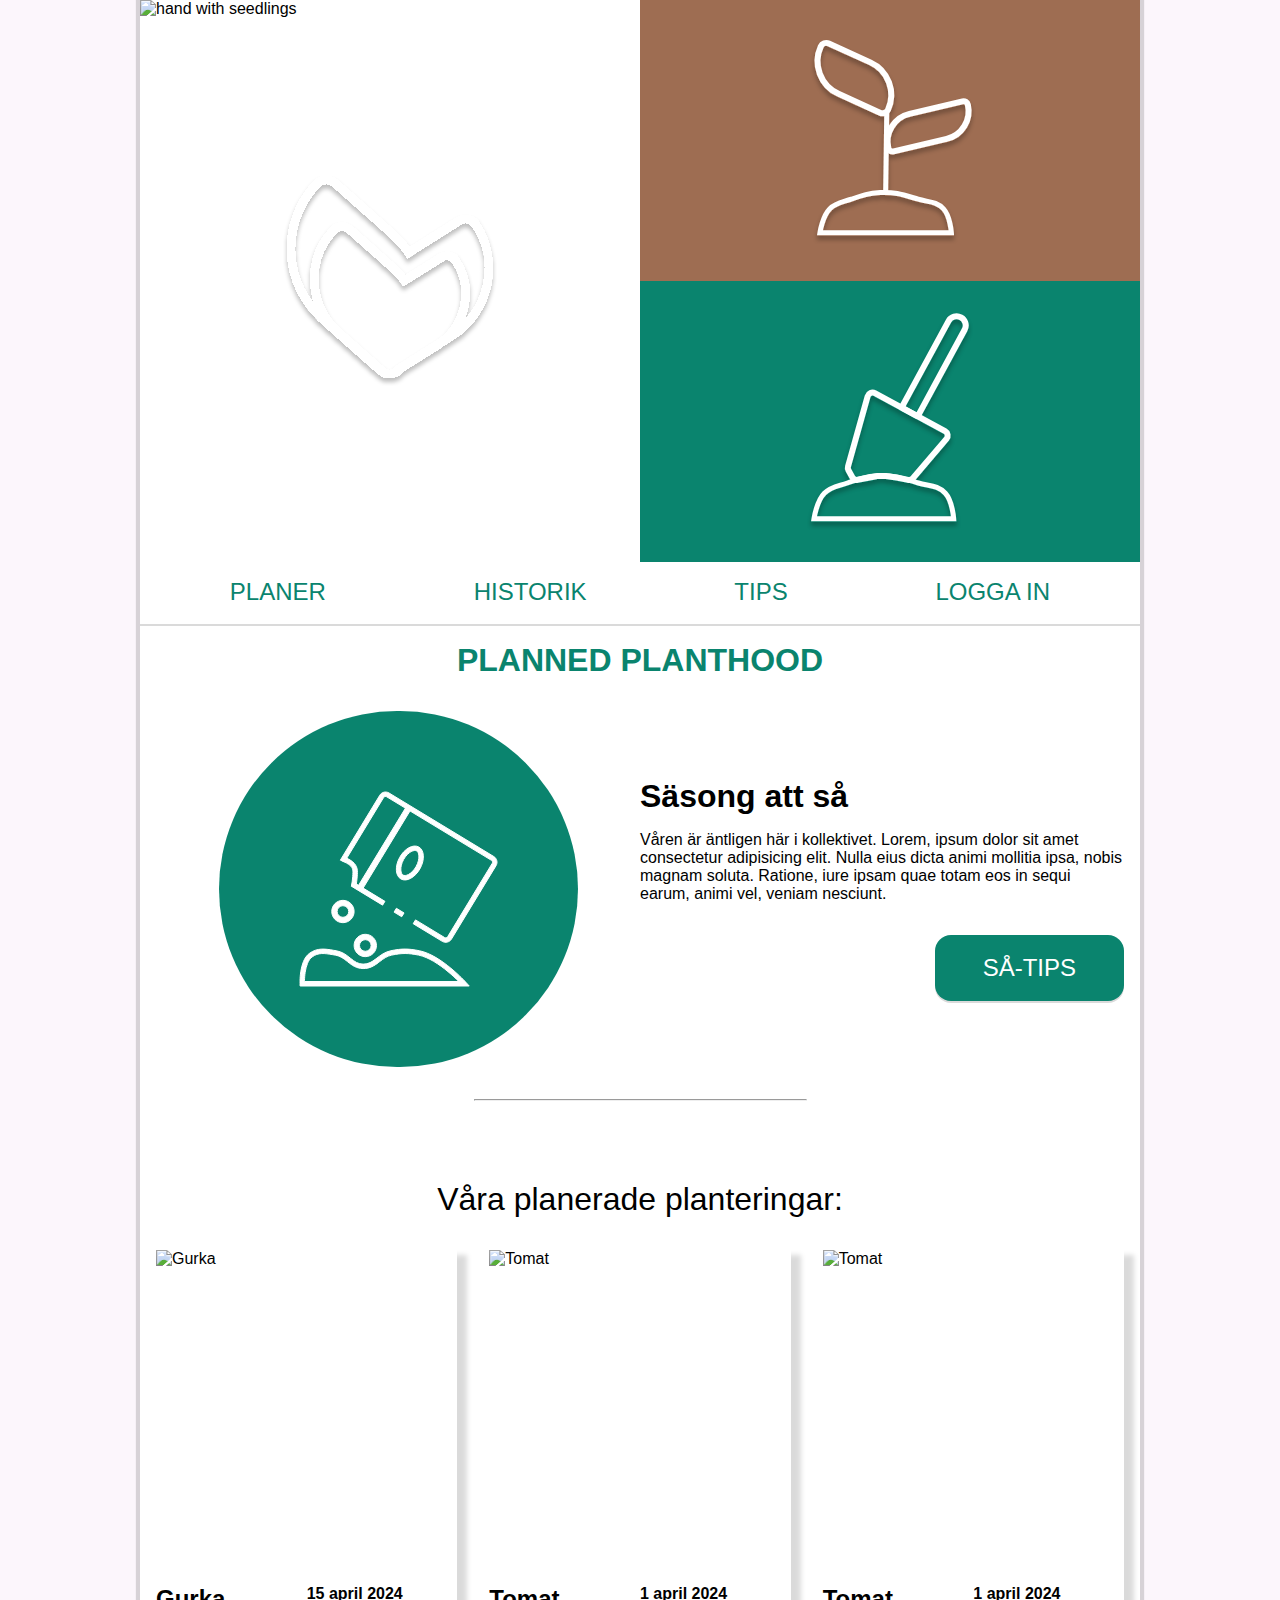
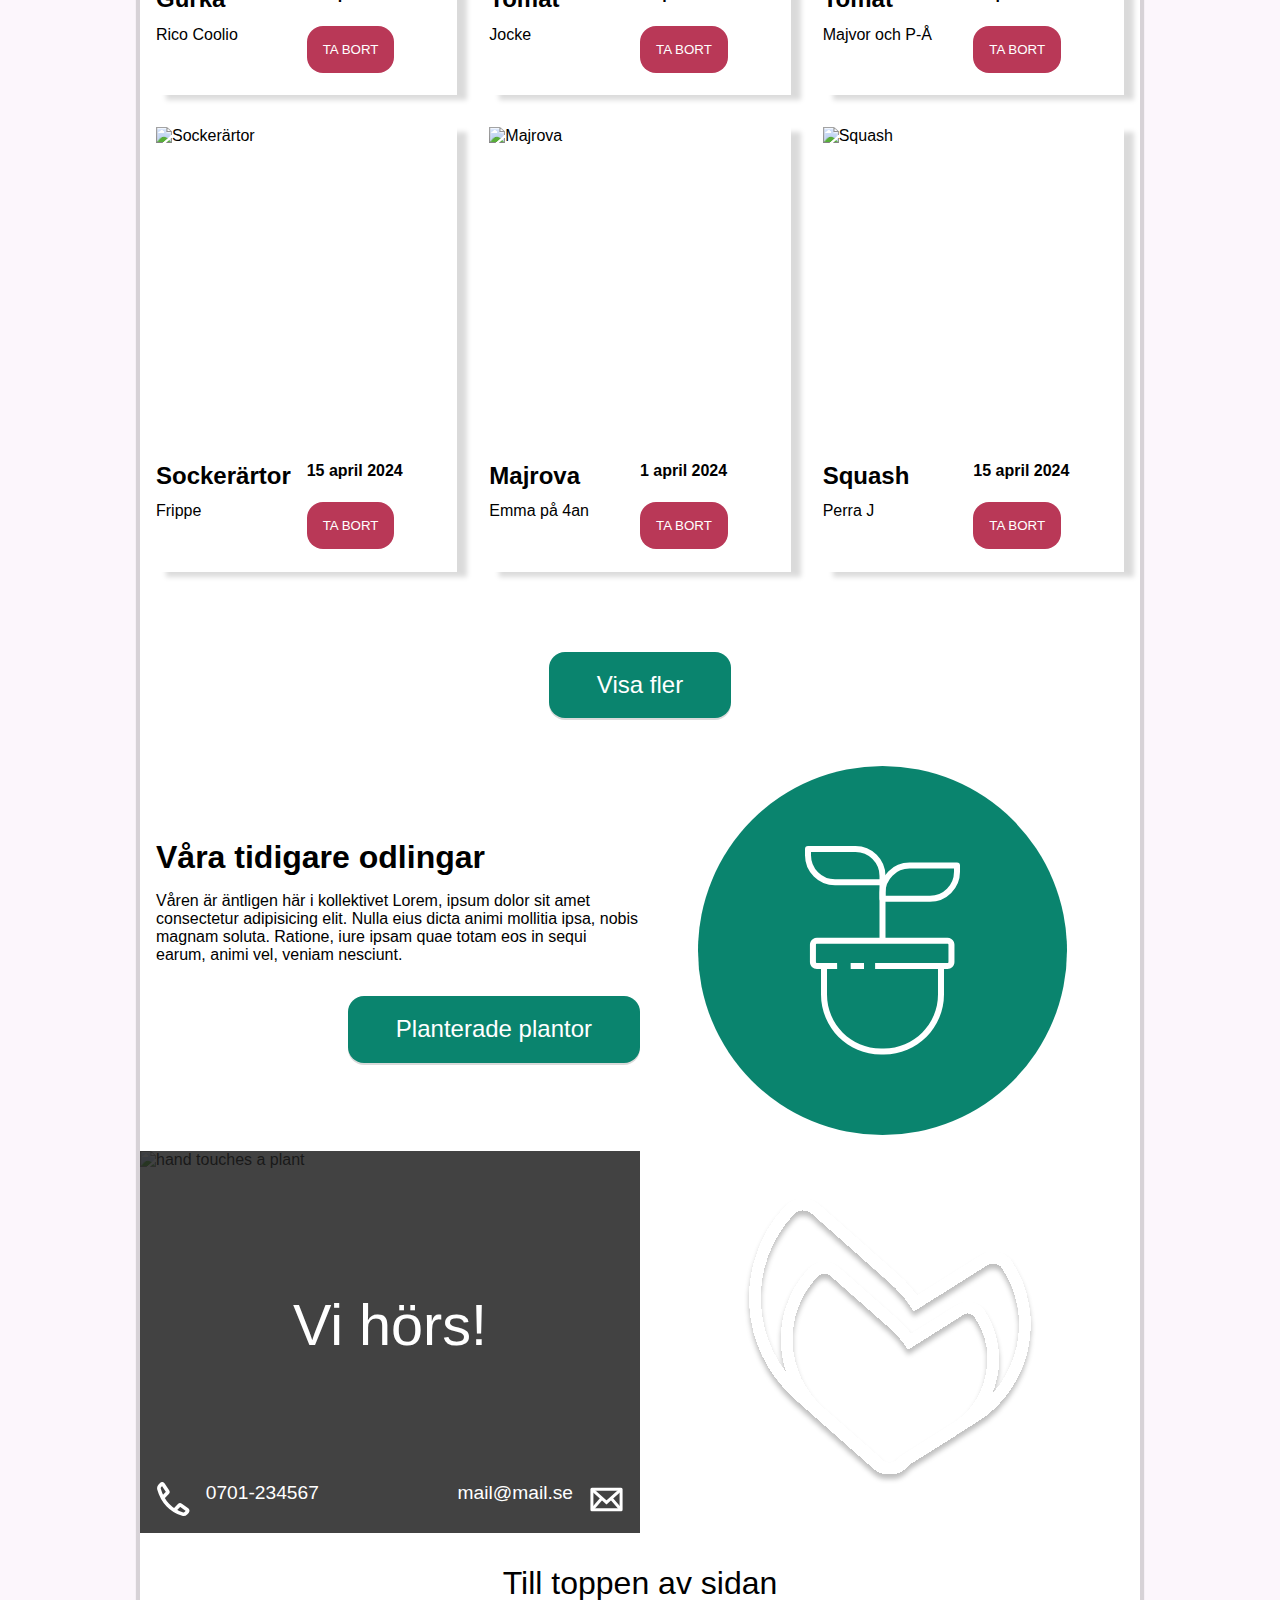
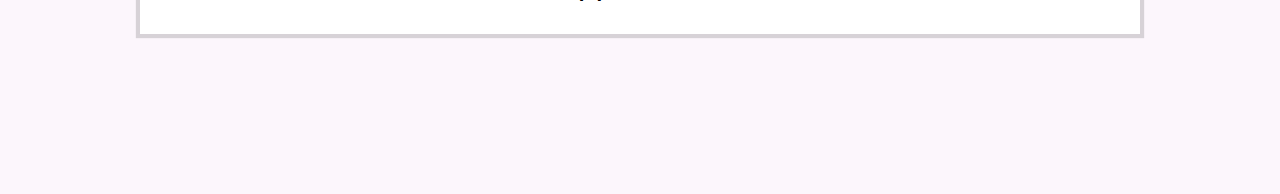
==== commit f33b0b2f: "main and footer of page2 OK. Added svg-img footer-page2. added padding to cards index-page" ====
--- a/index.html
+++ b/index.html
@@ -26,7 +26,7 @@
         <nav>
           <a href="#">PLANER</a>
           <a href="#">HISTORIK</a>
-          <a href="#">TIPD</a>
+          <a href="#">TIPS</a>
           <a href="#">LOGGA IN</a>
         </nav>
       </header>
--- a/index.css
+++ b/index.css
@@ -1,7 +1,10 @@
+/* https://fonts.googleapis.com/css2?family=Inter:wght@100..900&family=Lato:ital,wght@0,100;0,300;0,400;0,700;0,900;1,100;1,300;1,400;1,700;1,900&family=Maven+Pro:wght@400..900&family=Open+Sans:ital,wght@0,300..800;1,300..800&display=swap */
+@import url("https://fonts.googleapis.com/css2?family=Inter:wght@100..900&family=Lato:ital,wght@0,100;0,300;0,400;0,700;0,900;1,100;1,300;1,400;1,700;1,900&family=Maven+Pro:wght@400..900&family=Open+Sans:ital,wght@0,300..800;1,300..800&display=swap");
 :root {
   --main-green: #0a846e;
+  --main-red: #b93857;
+  --main-brown: #9e6d52;
   --main-border-color: rgba(0, 0, 0, 0.144);
-  --main-red: #b93857;
 }
 * {
   margin: 0;
@@ -49,7 +52,7 @@
     }
   }
   .img2 {
-    background-color: burlywood;
+    background-color: var(--main-brown);
   }
   .img3 {
     background-color: var(--main-green);
@@ -132,9 +135,12 @@
     text-align: center;
     font-size: 2rem;
     font-weight: normal;
+    padding-top: 3rem;
     padding-bottom: 2rem;
   }
   .plantations {
+    padding-bottom: 2rem;
+
     display: grid;
     grid-template-columns: repeat(3, 1fr);
     gap: 2rem;
@@ -165,12 +171,14 @@
       }
     }
     p.plant {
-      font-weight: bold;
       font-size: 1.5rem;
       margin: 0;
     }
+    p.plant,
     time {
       font-weight: bold;
+      padding-top: 0.8rem;
+      padding-bottom: 0.8rem;
     }
     button.btn-red {
       width: max-content;
@@ -209,7 +217,7 @@
         color: white;
         font-size: 1.2rem;
         padding: 1rem;
-       
+
         display: grid;
         grid-template-columns: 1fr 1fr;
         grid-template-rows: 9fr 1fr;
@@ -223,19 +231,19 @@
 
           font-size: 3em;
         }
-        div.phone{
-            display: flex;
-            justify-content: flex-start;
-            img{
-                padding-right: 1rem;
-            }
+        div.phone {
+          display: flex;
+          justify-content: flex-start;
+          img {
+            padding-right: 1rem;
+          }
         }
-        div.mail{
-            display: flex;
-            justify-content: flex-end;
-            img{
-                padding-left: 1rem;
-            }
+        div.mail {
+          display: flex;
+          justify-content: flex-end;
+          img {
+            padding-left: 1rem;
+          }
         }
       }
       div.right {
@@ -253,18 +261,14 @@
     font-size: 2rem;
     padding: 2rem;
   }
-}
-
-/* footer {
-  display: flex;
-  justify-content: space-around;
-
-  section.black {
-    background-color: rgba(0, 0, 0, 0.687);
-    color: white;
-    width: 100%;
-  }
-} */
+
+  /* page 2 specifik CSS */
+  div.page2-footer-img {
+    background-color: var(--main-brown);
+    padding: 2rem;
+    margin-top: 3rem;
+  }
+}
 
 /* TODO: MediaQueries
 h2: font-size 16?
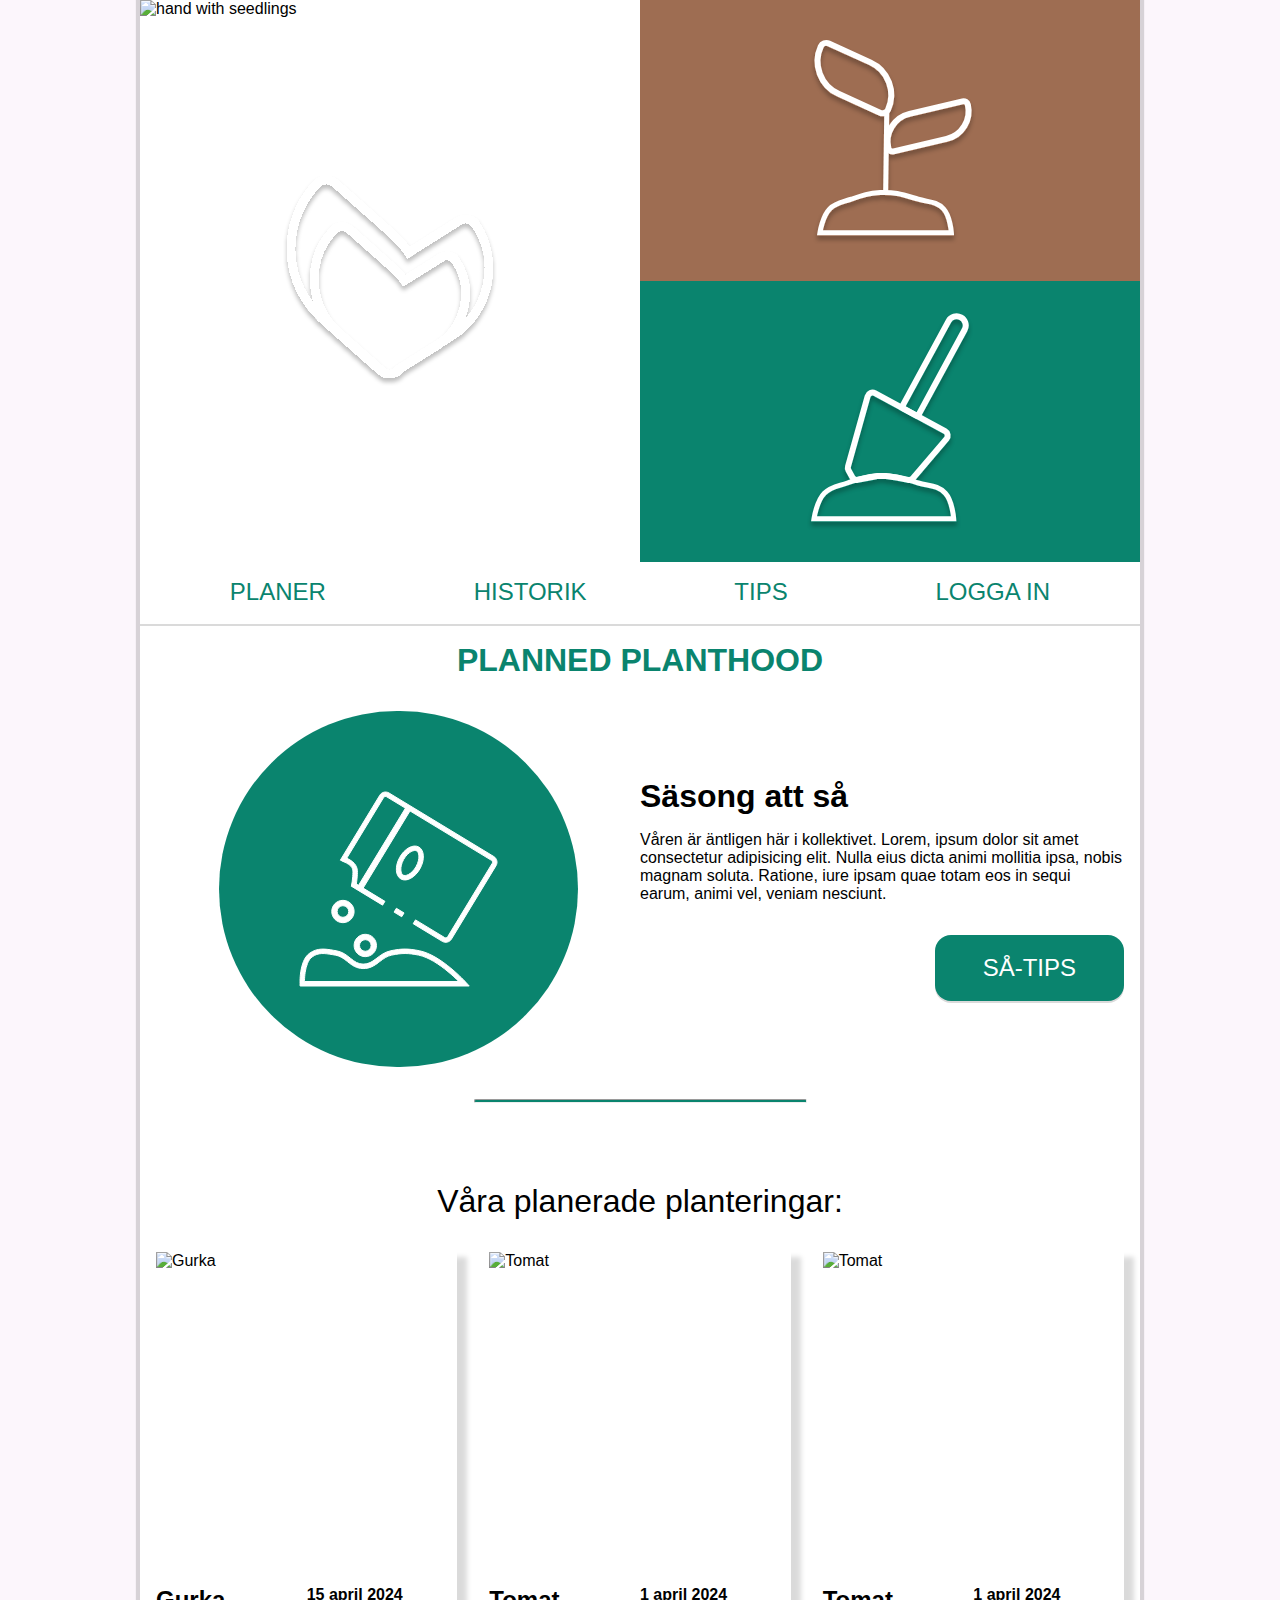
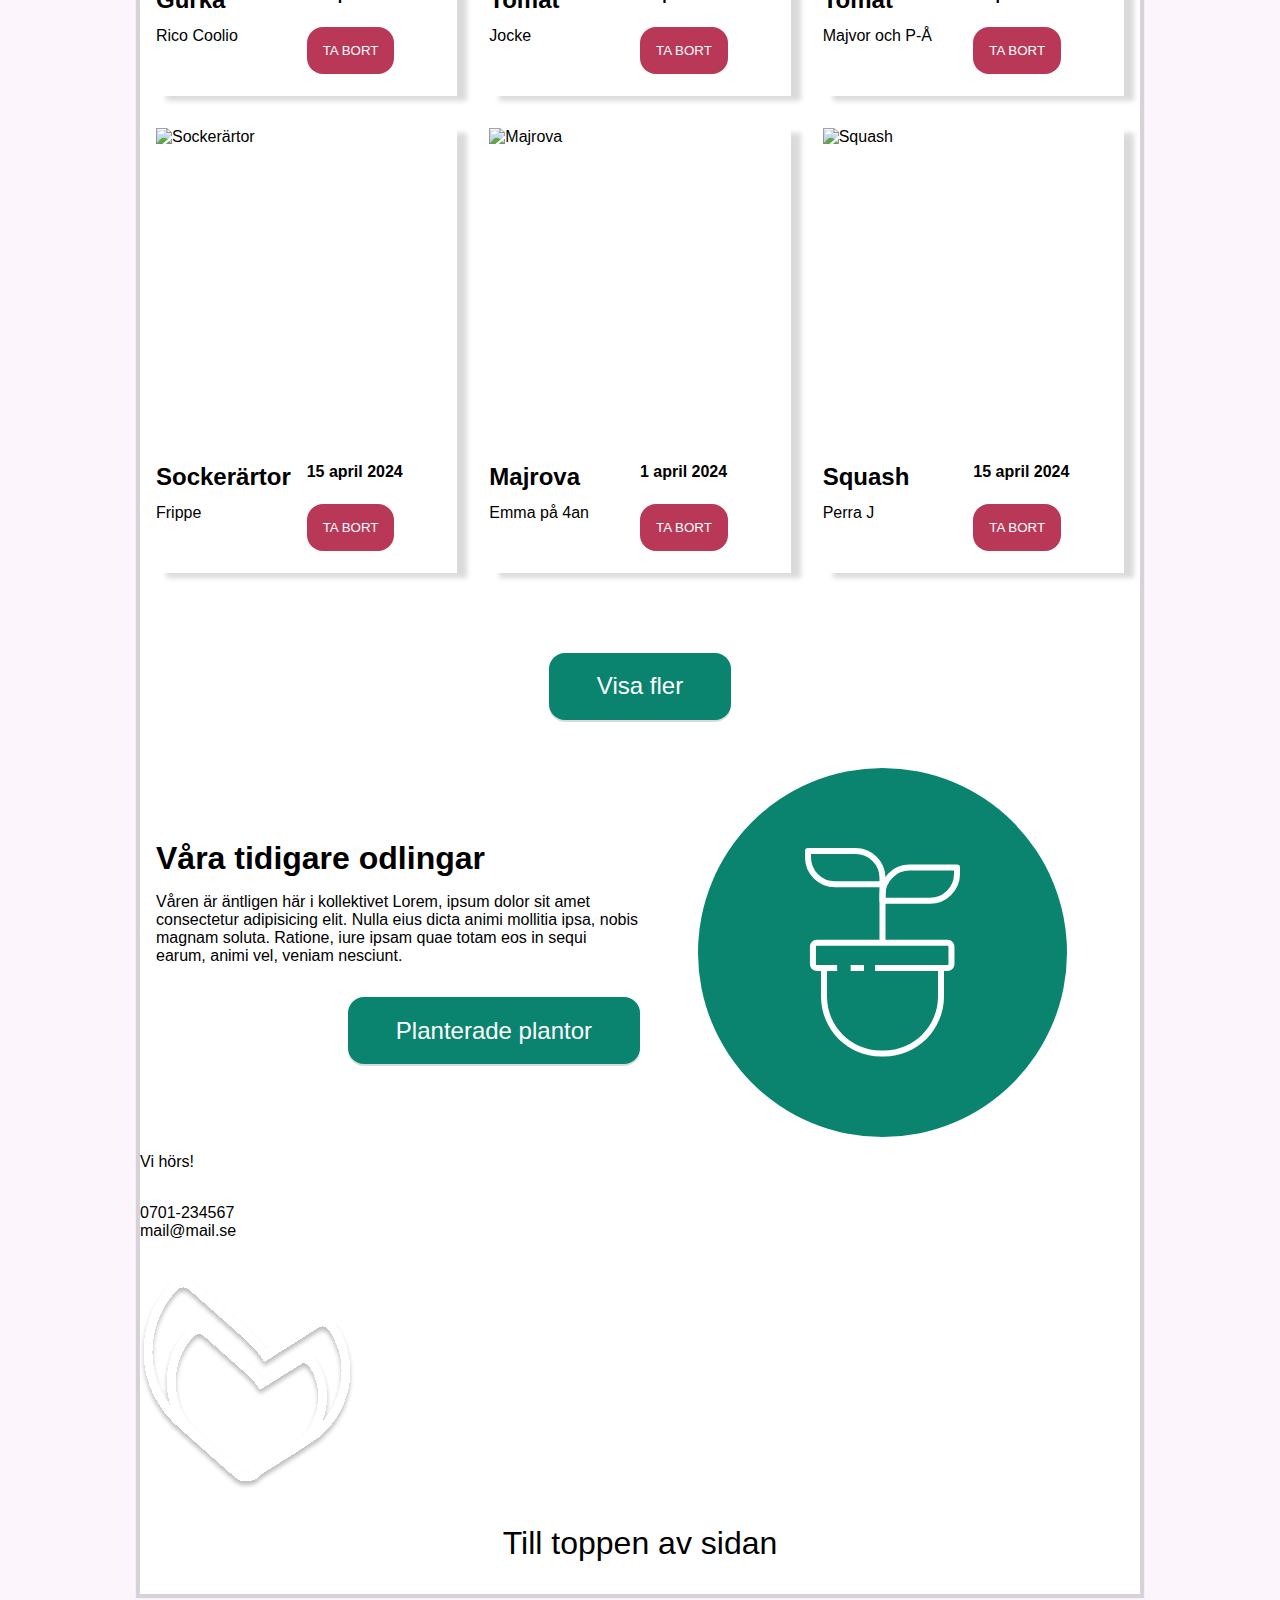
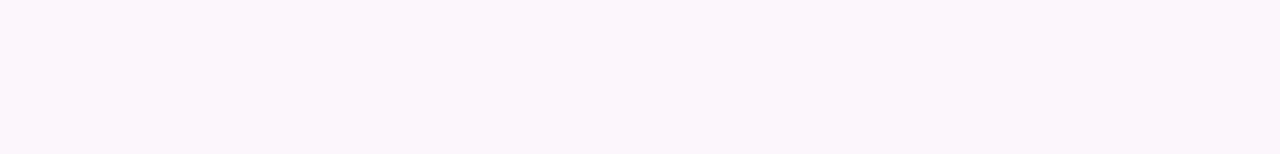
==== commit 9c0315de: "made second css for minasidor. put url for background img in css for index footer" ====
--- a/index.html
+++ b/index.html
@@ -27,7 +27,7 @@
           <a href="#">PLANER</a>
           <a href="#">HISTORIK</a>
           <a href="#">TIPS</a>
-          <a href="#">LOGGA IN</a>
+          <a href="minasidor.html">LOGGA IN</a>
         </nav>
       </header>
       <main>
@@ -155,20 +155,26 @@
         </section>
       </main>
       <footer>
-        <div class="footer-text-on-img">
-          <img
+        <figure class="footer-text-on-img">
+          <!-- <img
             src="https://images.unsplash.com/photo-1586281010691-f9da4be5b1f7?q=80&w=2787&auto=format&fit=crop&ixlib=rb-4.0.3&ixid=M3wxMjA3fDB8MHxwaG90by1wYWdlfHx8fGVufDB8fHx8fA%3D%3D"
             alt="hand touches a plant"
             class="footer-img"
-          />
+          /> -->
+          <!-- <figure class="footer-img">
 
+          </figure> -->
           <section class="over-footer-img">
             <div class="left">
               <div class="see-you">
                 <p>Vi hörs!</p>
               </div>
               <div class="phone">
-                <img src="./assets/telephone.svg" alt="telephone" class="phone" />
+                <img
+                  src="./assets/telephone.svg"
+                  alt="telephone"
+                  class="phone"
+                />
                 <p>0701-234567</p>
               </div>
               <div class="mail">
@@ -180,7 +186,7 @@
               <img src="./assets/Logo.svg" alt="logo" />
             </div>
           </section>
-        </div>
+        </figure>
         <p class="toTop">Till toppen av sidan</p>
       </footer>
     </div>
--- a/index.css
+++ b/index.css
@@ -69,6 +69,26 @@
       color: var(--main-green);
       font-size: 1.5rem;
     }
+  }
+  /* page 2 specifik CSS */
+  figure.page2-header-hero {
+    grid-column: 1/3;
+    grid-row: 1/3;
+    background-image: url("https://images.unsplash.com/photo-1586281010691-f9da4be5b1f7?q=80&w=2787&auto=format&fit=crop&ixlib=rb-4.0.3&ixid=M3wxMjA3fDB8MHxwaG90by1wYWdlfHx8fGVufDB8fHx8fA%3D%3D");
+    background-size: 100%;
+    /* height: 100%; */
+    min-width: fit-content;
+    min-height: fit-content;
+    /* background-repeat: no-repeat; */
+    display: flex;
+    flex-direction: column;
+    align-items: center;
+    justify-content: center;
+    gap: 3rem;
+  }
+  p.page2-header-text {
+    color: white;
+    font-size: 4rem;
   }
 }
 main {
@@ -127,7 +147,7 @@
   hr {
     background-color: var(--main-green);
     width: 333px;
-    height: 0.1rem;
+    height: 0.2rem;
     border-radius: 1rem;
     margin: 2rem auto;
   }
@@ -195,6 +215,37 @@
 
     display: flex;
     justify-content: center;
+  }
+  /* page 2 specifik CSS */
+  section.add-plant{
+    display: flex;
+    flex-direction: column;
+    align-items: flex-start;
+
+    form {
+      
+      padding-bottom: 2rem;
+      /* width: fit-content; */
+      display: flex;
+      justify-content: center;
+      align-items: center;
+      
+      gap: 0.5rem;
+      h3{
+        align-self: flex-start;
+      }
+      legend, input{
+        font-size: 1.5rem;
+      }
+      input {
+        border: none;
+        box-shadow: 2px 5px 5px 5px var(--main-border-color);
+      }
+      button.btn-green{
+        background-color: hotpink;
+        align-self:center;
+      }
+    }
   }
 }
 footer {
@@ -270,7 +321,56 @@
   }
 }
 
-/* TODO: MediaQueries
-h2: font-size 16?
-h3: 14px?
-p: 10px? */
+@media screen and (max-width: 450px) {
+  header {
+    grid-template-rows: repeat(2, 4.5fr);
+    .img1 {
+      grid-row: 1/2;
+      grid-column: 1/3;
+    }
+    .img2 {
+      min-width: fit-content;
+    }
+    nav {
+      display: none;
+    }
+  }
+  main {
+    .green-round-and-text-section {
+      grid-template-columns: 1fr;
+      grid-template-rows: 1fr 1fr;
+      :first-child {
+        grid-row: 2/3;
+      }
+      div.text-section {
+        align-items: center;
+      }
+      button {
+        align-self: center;
+      }
+    }
+    .plantations {
+      grid-template-columns: repeat(2, 1fr);
+    }
+  }
+  footer {
+    div.footer-text-on-img {
+      /* position: relative; */
+      /* position: static; */
+      top: 0;
+      display: grid;
+      grid-template-columns: 1fr;
+      grid-template-rows: 1fr 1fr;
+      img.footer-img {
+        width: 100%;
+
+        /* aspect-ratio: 1; */
+      }
+      section.over-footer-img {
+        position: static;
+        display: flex;
+        flex-direction: column-reverse;
+      }
+    }
+  }
+}
